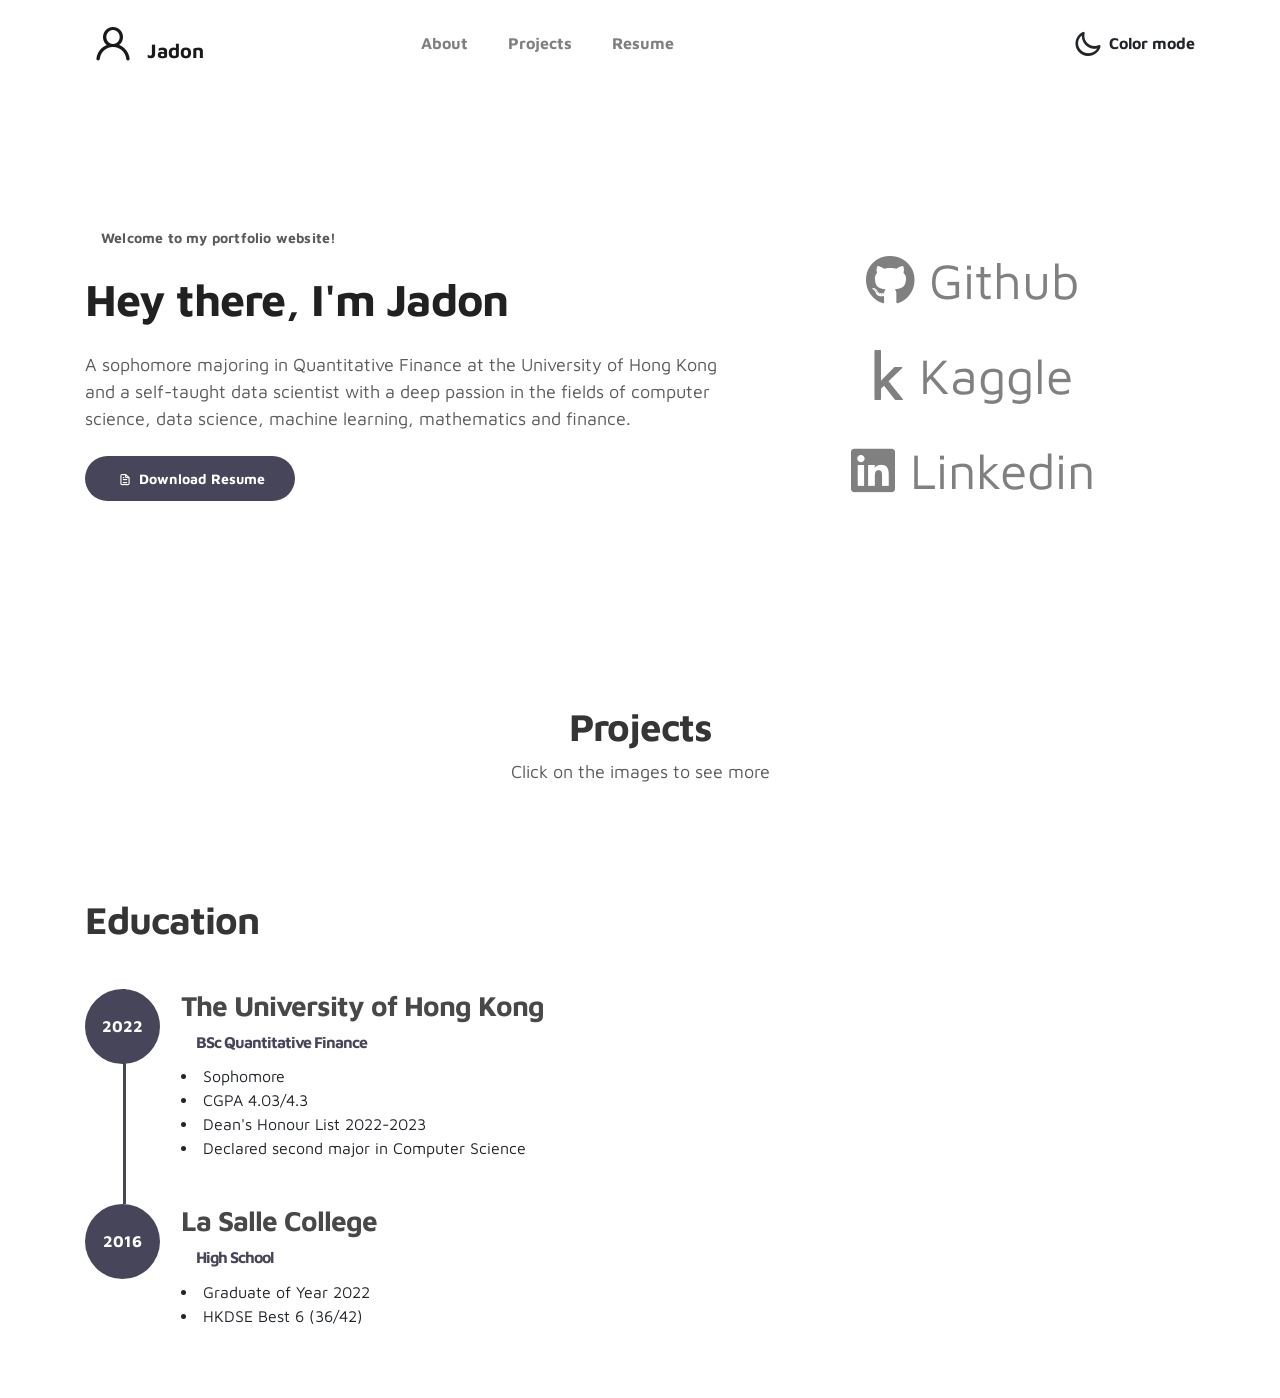
==== index.html @ 1c91267c "Update" ====
<!doctype html>
<html lang="en">
  <head>
    <meta charset="utf-8">
    <meta name="viewport" content="width=device-width, initial-scale=1, shrink-to-fit=no">
    <meta name="description" content="">
    <meta name="author" content="">

    <title>Jadon's Project Portfolio</title>

    <link rel="stylesheet" href="css/bootstrap.min.css">
    <link rel="stylesheet" href="css/unicons.css">
    <link rel="stylesheet" href="css/owl.carousel.min.css">
    <link rel="stylesheet" href="css/owl.theme.default.min.css">

    <!-- MAIN STYLE -->
    <link rel="stylesheet" href="css/tooplate-style.css">


    <link rel="stylesheet" href="https://cdnjs.cloudflare.com/ajax/libs/font-awesome/5.15.4/css/all.min.css">
    
<!--

Tooplate 2115 Marvel

https://www.tooplate.com/view/2115-marvel

-->
  </head>
  <body>

    <!-- MENU -->
    <nav class="navbar navbar-expand-sm navbar-light">
        <div class="container">
            <a class="navbar-brand" href="index.html"><i class='uil uil-user'></i> Jadon</a>

            <button class="navbar-toggler" type="button" data-toggle="collapse" data-target="#navbarNav" aria-controls="navbarNav" aria-expanded="false"
                aria-label="Toggle navigation">
                <span class="navbar-toggler-icon"></span>
                <span class="navbar-toggler-icon"></span>
                <span class="navbar-toggler-icon"></span>
            </button>

            <div class="collapse navbar-collapse" id="navbarNav">
                <ul class="navbar-nav mx-auto">
                    <li class="nav-item">
                        <a href="#about" class="nav-link"><span data-hover="About">About</span></a>
                    </li>
                    <li class="nav-item">
                        <a href="#project" class="nav-link"><span data-hover="Projects">Projects</span></a>
                    </li>
                    <li class="nav-item">
                        <a href="#resume" class="nav-link"><span data-hover="Resume">Resume</span></a>
                    </li>
                    <!-- <li class="nav-item">
                        <a href="#contact" class="nav-link"><span data-hover="Contact">Contacts</span></a>
                    </li> -->
                </ul>

                <ul class="navbar-nav ml-lg-auto">
                    <div class="ml-lg-4">
                      <div class="color-mode d-lg-flex justify-content-center align-items-center">
                        <i class="color-mode-icon"></i>
                        Color mode
                      </div>
                    </div>
                </ul>
            </div>
        </div>
    </nav>

    <!-- ABOUT -->
    <section class="about full-screen d-lg-flex justify-content-center align-items-center" id="about">
        <div class="container">
            <div class="row">
                
                <div class="col-lg-7 col-md-12 col-12 d-flex align-items-center">
                    <div class="about-text">
                        <small class="small-text">Welcome to <span class="mobile-block">my portfolio website!</span></small>
                        <h1 class="animated animated-text">
                            <span class="mr-2">Hey there, I'm Jadon</span>
                                <!-- <div class="animated-info">
                                    <span class="animated-item">Jadon</span>
                                    <span class="animated-item">Web Designer</span>
                                    <span class="animated-item">UI Specialist</span>
                                </div> -->
                        </h1>

                        <p>A sophomore majoring in Quantitative Finance at the University of Hong Kong and a self-taught data scientist with a deep passion in the fields of computer science, data science, machine learning, mathematics and finance.</p>
                        
                        <div class="custom-btn-group mt-4">
                          <a href="resume/jadon_resume.pdf" target="_blank" class="btn mr-lg-2 custom-btn custom-btn-bg"><i class='uil uil-file-alt'></i> Download Resume</a>
                          <!-- <a href="#contact" class="btn custom-btn custom-btn-bg custom-btn-link">Contacts</a> -->
                        </div>
                    </div>
                </div>

                <div class="col-lg-5 col-md-12 col-12">
                    <div class="about-image svg">
                        
                        <!-- <img src="images/undraw/undraw_software_engineer_lvl5.svg" class="img-fluid" alt="svg image"> -->
                        <div class="contact-icons">
                            <a href="https://github.com/crxxom?tab=repositories" target="_blank"><i class="fab fa-github" ></i> Github</a> 

                            <a href="https://www.kaggle.com/crxxom" target="_blank"><i class="fab fa-kaggle"></i> Kaggle</a>

                            <a href="https://www.linkedin.com/in/jadon-ng-848a48263/" target="_blank"><i class="fab fa-linkedin"></i> Linkedin</a>
                        </div>
                    </div>
                </div>

            </div>
        </div>
    </section>

    <!-- PROJECTS -->
    <section class="project py-5" id="project">
        <div class="container">
                
                <div class="row">
                  <div class="col-lg-11 text-center mx-auto col-12">

                      <div class="col-lg-8 mx-auto">
                        <h2>Projects</h2>
                        <p>Click on the images to see more</p>
                      </div>

                      <div class="owl-carousel owl-theme">
                        
                        <div class="item">
                          <div class="project-info">
                            <a href='https://dagshub.com/crxxom/QRT_Challenge' target="_blank"><img src="images/project/QRT_Challenge.jpg" class="img-fluid" alt="project image"></a>
                          </div>
                        </div>

                        <div class="item">
                          <div class="project-info">
                            <a href='https://github.com/jadonng/Linux-Monopoly' target="_blank"><img src="images/project/linux-monopoly.jpg" class="img-fluid" alt="project image"></a>
                          </div>
                        </div>

                        <div class="item">
                          <div class="project-info">
                            <a href='https://www.kaggle.com/code/crxxom/comprehensive-overview-on-nlp-for-beginners' target="_blank"><img src="images/project/NLP_notebook.jpg" class="img-fluid" alt="project image"></a>
                          </div>
                        </div>

                        <div class="item">
                          <div class="project-info">
                            <a href='https://www.kaggle.com/crxxom/datasets' target="_blank"><img src="images/project/datascrapingprojects.png" class="img-fluid" alt="project image"></a>
                          </div>
                        </div>

                        <div class="item">
                          <div class="project-info">
                            <a href='https://github.com/crxxom/OpenQuiz50' target="_blank"><img src="images/project/openquiz50.jpg" class="img-fluid" alt="project image"></a>
                          </div>
                        </div>

                        <div class="item">
                          <div class="project-info">
                            <a href='https://github.com/crxxom/Kaggle_Projects/tree/main/Kaggle%20%7C%20NLP%20with%20Natural%20Disaster' target="_blank"><img src="images/project/nlp_kaggle.png" class="img-fluid" alt="project image"></a>
                          </div>
                        </div>


                        <div class="item">
                          <div class="project-info">
                            <a href='https://github.com/crxxom/Kaggle_Projects/tree/main/Kaggle%20%7C%20Titanic' target="_blank"><img src="images/project/titanic_kaggle.png" class="img-fluid" alt="project image"></a>
                          </div>
                        </div>

                        
                        <div class="item">
                          <div class="project-info">
                            <a href='https://github.com/crxxom/Kaggle_Projects/tree/main/Kaggle%20%7C%20House%20price' target="_blank"><img src="images/project/houseprice_kaggle.png" class="img-fluid" alt="project image"></a>
                          </div>
                        </div>

                        <div class="item">
                          <div class="project-info">
                            <a href='https://github.com/crxxom/Kaggle_Projects/tree/main/Kaggle%20%7C%20Sales%20prediction' target="_blank"><img src="images/project/storesales_kaggle.png" class="img-fluid" alt="project image"></a>
                          </div>
                        </div>

                        <div class="item">
                          <div class="project-info">
                            <a href='https://public.tableau.com/app/profile/jadon.ng' target="_blank"><img src="images/project/tableau.jpg" class="img-fluid" alt="project image"></a>
                          </div>
                        </div>

                        <div class="item">
                          <div class="project-info">
                            <a href='https://github.com/crxxom/Financial-Models' target="_blank"><img src="images/project/financial_models.jpg" class="img-fluid" alt="project image"></a>
                          </div>
                        </div>

                        

                      </div>

                  </div>
                </div>
        </div>
    </section>

    <!-- FEATURES -->
    <section class="resume py-5 d-lg-flex justify-content-center align-items-center" id="resume">
        <div class="container">
            <div class="row">

                <!-- <div class="col-lg-6 col-12">
                  <h2 class="mb-4">Experiences</h2>

                    <div class="timeline">
                        <div class="timeline-wrapper">
                             <div class="timeline-yr">
                                  <span>2019</span>
                             </div>
                             <div class="timeline-info">
                                  <h3><span>Project Manager</span><small>Best Studio</small></h3>
                                  <p>Proin ornare non purus ut rutrum. Nulla facilisi. Aliquam laoreet libero ac pharetra feugiat. Cras ac fermentum nunc, a faucibus nunc.</p>
                             </div>
                        </div>

                        <div class="timeline-wrapper">
                            <div class="timeline-yr">
                                <span>2018</span>
                            </div>
                            <div class="timeline-info">
                                <h3><span>UX Designer</span><small>Digital Ace</small></h3>
                                <p>Fusce rutrum augue id orci rhoncus molestie. Nunc auctor dignissim lacus vel iaculis.</p>
                            </div>
                        </div>

                        <div class="timeline-wrapper">
                            <div class="timeline-yr">
                                <span>2016</span>
                            </div>
                            <div class="timeline-info">
                                <h3><span>UI Freelancer</h3>
                                <p>Sed fringilla vitae enim sit amet cursus. Sed cursus dictum tortor quis pharetra. Pellentesque habitant morbi tristique senectus et netus et malesuada fames ac turpis egestas.</p>
                            </div>
                        </div>
                        
                        <div class="timeline-wrapper">
                            <div class="timeline-yr">
                                <span>2014</span>
                            </div>
                            <div class="timeline-info">
                                <h3><span>Junior Designer<small>Crafted Co.</small></h3>
                                <p>Cras scelerisque scelerisque condimentum. Nullam at volutpat mi. Nunc auctor ipsum eget magna consequat viverra.</p>
                            </div>
                        </div>

                    </div>
                </div> -->

                <div class="col-lg-6 col-12">
                  <h2 class="mb-4 mobile-mt-2">Education</h2>

                    <div class="timeline">
                        <div class="timeline-wrapper">
                             <div class="timeline-yr">
                                  <span>2022</span>
                             </div>
                             <div class="timeline-info">
                                  <h3><span>The University of Hong Kong</span><br><small>BSc Quantitative Finance</small></h3>
                                  <div class="education-details">
                                      <li>Sophomore</li>
                                      <li>CGPA 4.03/4.3</li>
                                      <li>Dean's Honour List 2022-2023</li>
                                      <li>Declared second major in Computer Science</li>
                                  </div>
                             </div>
                        </div>

                        <div class="timeline-wrapper">
                            <div class="timeline-yr">
                                <span>2016</span>
                            </div>
                            <div class="timeline-info">
                                <h3><span>La Salle College</span><br><small>High School</small></h3>
                                <div class="education-details">
                                      <li>Graduate of Year 2022</li>
                                      <li>HKDSE Best 6 (36/42)</li>
                                </div>
                            </div>
                        </div>
                        

                    </div>
                </div>
                
            </div>
        </div>
    </section>

    <!-- CONTACT -->
   <!--  <section class="contact py-5" id="contact">
      <div class="container">
        <div class="row">
          
          <div class="col-lg-5 mr-lg-5 col-12">
            <div class="google-map w-100">
              <iframe src="https://www.google.com/maps/embed?pb=!1m18!1m12!1m3!1d12088.558402180099!2d-73.99373482142036!3d40.75895421922642!2m3!1f0!2f0!3f0!3m2!1i1024!2i768!4f13.1!3m3!1m2!1s0x89c25855b8fb3083%3A0xa0f9aef176042a5c!2sTheater+District%2C+New+York%2C+NY%2C+USA!5e0!3m2!1sen!2smm!4v1549875377188" width="400" height="300" frameborder="0" style="border:0" allowfullscreen></iframe>
            </div>

            <div class="contact-info d-flex justify-content-between align-items-center py-4 px-lg-5">
                <div class="contact-info-item">
                  <h3 class="mb-3 text-white">Say hello</h3>
                  <p class="footer-text mb-0">010 020 0960</p>
                  <p><a href="mailto:hello@company.co">hello@company.co</a></p>
                </div>

                <ul class="social-links">
                     <li><a href="#" class="uil uil-dribbble" data-toggle="tooltip" data-placement="left" title="Dribbble"></a></li>
                     <li><a href="#" class="uil uil-instagram" data-toggle="tooltip" data-placement="left" title="Instagram"></a></li>
                     <li><a href="#" class="uil uil-youtube" data-toggle="tooltip" data-placement="left" title="Youtube"></a></li>
                </ul>
            </div>
          </div>

          <div class="col-lg-6 col-12">
            <div class="contact-form">
              <h2 class="mb-4">Interested to work together? Let's talk</h2>

              <form action="" method="get">
                <div class="row">
                  <div class="col-lg-6 col-12">
                    <input type="text" class="form-control" name="name" placeholder="Your Name" id="name">
                  </div>

                  <div class="col-lg-6 col-12">
                    <input type="email" class="form-control" name="email" placeholder="Email" id="email">
                  </div>

                  <div class="col-12">
                    <textarea name="message" rows="6" class="form-control" id="message" placeholder="Message"></textarea>
                  </div>

                  <div class="ml-lg-auto col-lg-5 col-12">
                    <input type="submit" class="form-control submit-btn" value="Send Button">
                  </div>
                </div>
              </form>
            </div>
          </div>

        </div>
      </div>
    </section> -->

    <!-- FOOTER -->
     <!-- <section class="contact py-5" id="contact">
          <div class="footer-icons">
            <a href="https://github.com" target="_blank"><i class="fab fa-github"></i></a>
            <a href="https://www.kaggle.com" target="_blank"><i class="fab fa-kaggle"></i></a>
            <a href="https://www.linkedin.com" target="_blank"><i class="fab fa-linkedin"></i></a>
          </div>
    </section> -->
                


    <script src="js/jquery-3.3.1.min.js"></script>
    <script src="js/popper.min.js"></script>
    <script src="js/bootstrap.min.js"></script>
    <script src="js/Headroom.js"></script>
    <script src="js/jQuery.headroom.js"></script>
    <script src="js/owl.carousel.min.js"></script>
    <script src="js/smoothscroll.js"></script>
    <script src="js/custom.js"></script>

  </body>
</html>
---- css/unicons.css ----
@font-face {
  font-family: 'unicons';
  src: url('../font/unicons.eot?42479262');
  src: url('../font/unicons.eot?42479262#iefix') format('embedded-opentype'),
       url('../font/unicons.woff2?42479262') format('woff2'),
       url('../font/unicons.woff?42479262') format('woff'),
       url('../font/unicons.ttf?42479262') format('truetype'),
       url('../font/unicons.svg?42479262#unicons') format('svg');
  font-weight: normal;
  font-style: normal;
}
/* Chrome hack: SVG is rendered more smooth in Windozze. 100% magic, uncomment if you need it. */
/* Note, that will break hinting! In other OS-es font will be not as sharp as it could be */
/*
@media screen and (-webkit-min-device-pixel-ratio:0) {
  @font-face {
    font-family: 'unicons';
    src: url('../font/unicons.svg?42479262#unicons') format('svg');
  }
}
*/
 
 [class^="uil-"]:before, [class*=" uil-"]:before {
  font-family: "unicons";
  font-style: normal;
  font-weight: normal;
  speak: none;
 
  display: inline-block;
  text-decoration: inherit;
  width: 1em;
  margin-right: .2em;
  text-align: center;
  /* opacity: .8; */
 
  /* For safety - reset parent styles, that can break glyph codes*/
  font-variant: normal;
  text-transform: none;
 
  /* fix buttons height, for twitter bootstrap */
  line-height: 1em;
 
  /* Animation center compensation - margins should be symmetric */
  /* remove if not needed */
  margin-left: .2em;
 
  /* you can be more comfortable with increased icons size */
  /* font-size: 120%; */
 
  /* Font smoothing. That was taken from TWBS */
  -webkit-font-smoothing: antialiased;
  -moz-osx-font-smoothing: grayscale;
 
  /* Uncomment for 3D effect */
  /* text-shadow: 1px 1px 1px rgba(127, 127, 127, 0.3); */
}
 
.uil-abacus:before { content: '\e800'; } /* '' */
.uil-accessible-icon-alt:before { content: '\e801'; } /* '' */
.uil-adjust-alt:before { content: '\e802'; } /* '' */
.uil-adjust-circle:before { content: '\e803'; } /* '' */
.uil-adjust-half:before { content: '\e804'; } /* '' */
.uil-adjust:before { content: '\e805'; } /* '' */
.uil-airplay:before { content: '\e806'; } /* '' */
.uil-align-alt:before { content: '\e807'; } /* '' */
.uil-align-center-alt:before { content: '\e808'; } /* '' */
.uil-align-center-h:before { content: '\e809'; } /* '' */
.uil-align-center-justify:before { content: '\e80a'; } /* '' */
.uil-align-center-v:before { content: '\e80b'; } /* '' */
.uil-align-center:before { content: '\e80c'; } /* '' */
.uil-align-justify:before { content: '\e80d'; } /* '' */
.uil-align-left-justify:before { content: '\e80e'; } /* '' */
.uil-align-left:before { content: '\e80f'; } /* '' */
.uil-align-letter-right:before { content: '\e810'; } /* '' */
.uil-align-right-justify:before { content: '\e811'; } /* '' */
.uil-align-right:before { content: '\e812'; } /* '' */
.uil-align:before { content: '\e813'; } /* '' */
.uil-ambulance:before { content: '\e814'; } /* '' */
.uil-analysis:before { content: '\e815'; } /* '' */
.uil-analytics:before { content: '\e816'; } /* '' */
.uil-anchor:before { content: '\e817'; } /* '' */
.uil-android-phone-slash:before { content: '\e818'; } /* '' */
.uil-angle-double-down:before { content: '\e819'; } /* '' */
.uil-angle-double-left:before { content: '\e81a'; } /* '' */
.uil-angle-double-right:before { content: '\e81b'; } /* '' */
.uil-angle-double-up:before { content: '\e81c'; } /* '' */
.uil-angle-down:before { content: '\e81d'; } /* '' */
.uil-angle-left:before { content: '\e81e'; } /* '' */
.uil-angle-right-b:before { content: '\e81f'; } /* '' */
.uil-angle-right:before { content: '\e820'; } /* '' */
.uil-angle-up:before { content: '\e821'; } /* '' */
.uil-annoyed-alt:before { content: '\e822'; } /* '' */
.uil-annoyed:before { content: '\e823'; } /* '' */
.uil-apps:before { content: '\e824'; } /* '' */
.uil-archive-alt:before { content: '\e825'; } /* '' */
.uil-archive:before { content: '\e826'; } /* '' */
.uil-arrow-break:before { content: '\e827'; } /* '' */
.uil-arrow-circle-down:before { content: '\e828'; } /* '' */
.uil-arrow-circle-left:before { content: '\e829'; } /* '' */
.uil-arrow-circle-right:before { content: '\e82a'; } /* '' */
.uil-arrow-circle-up:before { content: '\e82b'; } /* '' */
.uil-arrow-compress-h:before { content: '\e82c'; } /* '' */
.uil-arrow-down-left:before { content: '\e82d'; } /* '' */
.uil-arrow-down-right:before { content: '\e82e'; } /* '' */
.uil-arrow-down:before { content: '\e82f'; } /* '' */
.uil-arrow-from-right:before { content: '\e830'; } /* '' */
.uil-arrow-from-top:before { content: '\e831'; } /* '' */
.uil-arrow-growth:before { content: '\e832'; } /* '' */
.uil-arrow-left:before { content: '\e833'; } /* '' */
.uil-arrow-random:before { content: '\e834'; } /* '' */
.uil-arrow-resize-diagonal:before { content: '\e835'; } /* '' */
.uil-arrow-right:before { content: '\e836'; } /* '' */
.uil-arrow-to-bottom:before { content: '\e837'; } /* '' */
.uil-arrow-to-right:before { content: '\e838'; } /* '' */
.uil-arrow-up-left:before { content: '\e839'; } /* '' */
.uil-arrow-up-right:before { content: '\e83a'; } /* '' */
.uil-arrow-up:before { content: '\e83b'; } /* '' */
.uil-arrows-h-alt:before { content: '\e83c'; } /* '' */
.uil-arrows-h:before { content: '\e83d'; } /* '' */
.uil-arrows-left-down:before { content: '\e83e'; } /* '' */
.uil-arrows-maximize:before { content: '\e83f'; } /* '' */
.uil-arrows-merge:before { content: '\e840'; } /* '' */
.uil-arrows-resize-h:before { content: '\e841'; } /* '' */
.uil-arrows-resize-v:before { content: '\e842'; } /* '' */
.uil-arrows-resize:before { content: '\e843'; } /* '' */
.uil-arrows-right-down:before { content: '\e844'; } /* '' */
.uil-arrows-shrink-h:before { content: '\e845'; } /* '' */
.uil-arrows-shrink-v:before { content: '\e846'; } /* '' */
.uil-arrows-up-right:before { content: '\e847'; } /* '' */
.uil-arrows-v-alt:before { content: '\e848'; } /* '' */
.uil-arrows-v:before { content: '\e849'; } /* '' */
.uil-at:before { content: '\e84a'; } /* '' */
.uil-atm-card:before { content: '\e84b'; } /* '' */
.uil-atom:before { content: '\e84c'; } /* '' */
.uil-auto-flash:before { content: '\e84d'; } /* '' */
.uil-award-alt:before { content: '\e84e'; } /* '' */
.uil-award:before { content: '\e84f'; } /* '' */
.uil-baby-carriage:before { content: '\e850'; } /* '' */
.uil-backpack:before { content: '\e851'; } /* '' */
.uil-backspace:before { content: '\e852'; } /* '' */
.uil-backward:before { content: '\e853'; } /* '' */
.uil-bag-alt:before { content: '\e854'; } /* '' */
.uil-bag-slash:before { content: '\e855'; } /* '' */
.uil-bag:before { content: '\e856'; } /* '' */
.uil-ball:before { content: '\e857'; } /* '' */
.uil-ban:before { content: '\e858'; } /* '' */
.uil-bars:before { content: '\e859'; } /* '' */
.uil-basketball-hoop:before { content: '\e85a'; } /* '' */
.uil-basketball:before { content: '\e85b'; } /* '' */
.uil-battery-bolt:before { content: '\e85c'; } /* '' */
.uil-battery-empty:before { content: '\e85d'; } /* '' */
.uil-bed-double:before { content: '\e85e'; } /* '' */
.uil-bed:before { content: '\e85f'; } /* '' */
.uil-bell-school:before { content: '\e860'; } /* '' */
.uil-bell-slash:before { content: '\e861'; } /* '' */
.uil-bill:before { content: '\e862'; } /* '' */
.uil-bitcoin-circle:before { content: '\e863'; } /* '' */
.uil-bitcoin:before { content: '\e864'; } /* '' */
.uil-bluetooth-b:before { content: '\e865'; } /* '' */
.uil-bolt-alt:before { content: '\e866'; } /* '' */
.uil-bolt-slash:before { content: '\e867'; } /* '' */
.uil-bolt:before { content: '\e868'; } /* '' */
.uil-book-alt:before { content: '\e869'; } /* '' */
.uil-book-medical:before { content: '\e86a'; } /* '' */
.uil-book-open:before { content: '\e86b'; } /* '' */
.uil-book-reader:before { content: '\e86c'; } /* '' */
.uil-book:before { content: '\e86d'; } /* '' */
.uil-bookmark-full:before { content: '\e86e'; } /* '' */
.uil-bookmark:before { content: '\e86f'; } /* '' */
.uil-books:before { content: '\e870'; } /* '' */
.uil-boombox:before { content: '\e871'; } /* '' */
.uil-border-alt:before { content: '\e872'; } /* '' */
.uil-border-bottom:before { content: '\e873'; } /* '' */
.uil-border-clear:before { content: '\e874'; } /* '' */
.uil-border-horizontal:before { content: '\e875'; } /* '' */
.uil-border-inner:before { content: '\e876'; } /* '' */
.uil-border-left:before { content: '\e877'; } /* '' */
.uil-border-out:before { content: '\e878'; } /* '' */
.uil-border-right:before { content: '\e879'; } /* '' */
.uil-border-top:before { content: '\e87a'; } /* '' */
.uil-border-vertical:before { content: '\e87b'; } /* '' */
.uil-box:before { content: '\e87c'; } /* '' */
.uil-briefcase-alt:before { content: '\e87d'; } /* '' */
.uil-briefcase:before { content: '\e87e'; } /* '' */
.uil-bright:before { content: '\e87f'; } /* '' */
.uil-brightness-empty:before { content: '\e880'; } /* '' */
.uil-brightness-half:before { content: '\e881'; } /* '' */
.uil-brightness-low:before { content: '\e882'; } /* '' */
.uil-brightness-minus:before { content: '\e883'; } /* '' */
.uil-brightness-plus:before { content: '\e884'; } /* '' */
.uil-brightness:before { content: '\e885'; } /* '' */
.uil-bring-bottom:before { content: '\e886'; } /* '' */
.uil-bring-front:before { content: '\e887'; } /* '' */
.uil-brush-alt:before { content: '\e888'; } /* '' */
.uil-bug:before { content: '\e889'; } /* '' */
.uil-building:before { content: '\e88a'; } /* '' */
.uil-bullseye:before { content: '\e88b'; } /* '' */
.uil-bus-alt:before { content: '\e88c'; } /* '' */
.uil-bus-school:before { content: '\e88d'; } /* '' */
.uil-bus:before { content: '\e88e'; } /* '' */
.uil-calcualtor:before { content: '\e88f'; } /* '' */
.uil-calculator-alt:before { content: '\e890'; } /* '' */
.uil-calendar-alt:before { content: '\e891'; } /* '' */
.uil-calendar-slash:before { content: '\e892'; } /* '' */
.uil-calender:before { content: '\e893'; } /* '' */
.uil-calling:before { content: '\e894'; } /* '' */
.uil-camera-plus:before { content: '\e895'; } /* '' */
.uil-camera-slash:before { content: '\e896'; } /* '' */
.uil-camera:before { content: '\e897'; } /* '' */
.uil-cancel:before { content: '\e898'; } /* '' */
.uil-capsule:before { content: '\e899'; } /* '' */
.uil-capture:before { content: '\e89a'; } /* '' */
.uil-car-sideview:before { content: '\e89b'; } /* '' */
.uil-car-slash:before { content: '\e89c'; } /* '' */
.uil-car-wash:before { content: '\e89d'; } /* '' */
.uil-car:before { content: '\e89e'; } /* '' */
.uil-card-atm:before { content: '\e89f'; } /* '' */
.uil-caret-right:before { content: '\e8a0'; } /* '' */
.uil-cart:before { content: '\e8a1'; } /* '' */
.uil-cell:before { content: '\e8a2'; } /* '' */
.uil-celsius:before { content: '\e8a3'; } /* '' */
.uil-chart-bar-alt:before { content: '\e8a4'; } /* '' */
.uil-chart-bar:before { content: '\e8a5'; } /* '' */
.uil-chart-down:before { content: '\e8a6'; } /* '' */
.uil-chart-growth-alt:before { content: '\e8a7'; } /* '' */
.uil-chart-growth:before { content: '\e8a8'; } /* '' */
.uil-chart-line:before { content: '\e8a9'; } /* '' */
.uil-chart-pie-alt:before { content: '\e8aa'; } /* '' */
.uil-chart-pie:before { content: '\e8ab'; } /* '' */
.uil-chart:before { content: '\e8ac'; } /* '' */
.uil-chat-bubble-user:before { content: '\e8ad'; } /* '' */
.uil-chat-info:before { content: '\e8ae'; } /* '' */
.uil-chat:before { content: '\e8af'; } /* '' */
.uil-check-circle:before { content: '\e8b0'; } /* '' */
.uil-check-square:before { content: '\e8b1'; } /* '' */
.uil-check:before { content: '\e8b2'; } /* '' */
.uil-circle-layer:before { content: '\e8b3'; } /* '' */
.uil-circle:before { content: '\e8b4'; } /* '' */
.uil-circuit:before { content: '\e8b5'; } /* '' */
.uil-clapper-board:before { content: '\e8b6'; } /* '' */
.uil-clipboard-alt:before { content: '\e8b7'; } /* '' */
.uil-clipboard-blank:before { content: '\e8b8'; } /* '' */
.uil-clipboard-notes:before { content: '\e8b9'; } /* '' */
.uil-clipboard:before { content: '\e8ba'; } /* '' */
.uil-clock-eight:before { content: '\e8bb'; } /* '' */
.uil-clock-five:before { content: '\e8bc'; } /* '' */
.uil-clock-nine:before { content: '\e8bd'; } /* '' */
.uil-clock-seven:before { content: '\e8be'; } /* '' */
.uil-clock-ten:before { content: '\e8bf'; } /* '' */
.uil-clock-three:before { content: '\e8c0'; } /* '' */
.uil-clock-two:before { content: '\e8c1'; } /* '' */
.uil-clock:before { content: '\e8c2'; } /* '' */
.uil-closed-captioning:before { content: '\e8c3'; } /* '' */
.uil-cloud-block:before { content: '\e8c4'; } /* '' */
.uil-cloud-bookmark:before { content: '\e8c5'; } /* '' */
.uil-cloud-check:before { content: '\e8c6'; } /* '' */
.uil-cloud-computing:before { content: '\e8c7'; } /* '' */
.uil-cloud-data-connection:before { content: '\e8c8'; } /* '' */
.uil-cloud-database-tree:before { content: '\e8c9'; } /* '' */
.uil-cloud-download:before { content: '\e8ca'; } /* '' */
.uil-cloud-drizzle:before { content: '\e8cb'; } /* '' */
.uil-cloud-exclamation:before { content: '\e8cc'; } /* '' */
.uil-cloud-hail:before { content: '\e8cd'; } /* '' */
.uil-cloud-heart:before { content: '\e8ce'; } /* '' */
.uil-cloud-info:before { content: '\e8cf'; } /* '' */
.uil-cloud-lock:before { content: '\e8d0'; } /* '' */
.uil-cloud-meatball:before { content: '\e8d1'; } /* '' */
.uil-cloud-moon-hail:before { content: '\e8d2'; } /* '' */
.uil-cloud-moon-meatball:before { content: '\e8d3'; } /* '' */
.uil-cloud-moon-rain:before { content: '\e8d4'; } /* '' */
.uil-cloud-moon-showers:before { content: '\e8d5'; } /* '' */
.uil-cloud-moon:before { content: '\e8d6'; } /* '' */
.uil-cloud-question:before { content: '\e8d7'; } /* '' */
.uil-cloud-rain-sun:before { content: '\e8d8'; } /* '' */
.uil-cloud-rain:before { content: '\e8d9'; } /* '' */
.uil-cloud-redo:before { content: '\e8da'; } /* '' */
.uil-cloud-set:before { content: '\e8db'; } /* '' */
.uil-cloud-share:before { content: '\e8dc'; } /* '' */
.uil-cloud-shield:before { content: '\e8dd'; } /* '' */
.uil-cloud-showers-alt:before { content: '\e8de'; } /* '' */
.uil-cloud-showers-heavy:before { content: '\e8df'; } /* '' */
.uil-cloud-showers:before { content: '\e8e0'; } /* '' */
.uil-cloud-slash:before { content: '\e8e1'; } /* '' */
.uil-cloud-sun-hail:before { content: '\e8e2'; } /* '' */
.uil-cloud-sun-meatball:before { content: '\e8e3'; } /* '' */
.uil-cloud-sun-rain-alt:before { content: '\e8e4'; } /* '' */
.uil-cloud-sun-rain:before { content: '\e8e5'; } /* '' */
.uil-cloud-sun-tear:before { content: '\e8e6'; } /* '' */
.uil-cloud-sun:before { content: '\e8e7'; } /* '' */
.uil-cloud-times:before { content: '\e8e8'; } /* '' */
.uil-cloud-unlock:before { content: '\e8e9'; } /* '' */
.uil-cloud-upload:before { content: '\e8ea'; } /* '' */
.uil-cloud-wifi:before { content: '\e8eb'; } /* '' */
.uil-cloud-wind:before { content: '\e8ec'; } /* '' */
.uil-cloud:before { content: '\e8ed'; } /* '' */
.uil-clouds:before { content: '\e8ee'; } /* '' */
.uil-club:before { content: '\e8ef'; } /* '' */
.uil-code:before { content: '\e8f0'; } /* '' */
.uil-coffee:before { content: '\e8f1'; } /* '' */
.uil-cog:before { content: '\e8f2'; } /* '' */
.uil-coins:before { content: '\e8f3'; } /* '' */
.uil-columns:before { content: '\e8f4'; } /* '' */
.uil-comment-alt-block:before { content: '\e8f5'; } /* '' */
.uil-comment-alt-chart-lines:before { content: '\e8f6'; } /* '' */
.uil-comment-alt-check:before { content: '\e8f7'; } /* '' */
.uil-comment-alt-dots:before { content: '\e8f8'; } /* '' */
.uil-comment-alt-download:before { content: '\e8f9'; } /* '' */
.uil-comment-alt-edit:before { content: '\e8fa'; } /* '' */
.uil-comment-alt-exclamation:before { content: '\e8fb'; } /* '' */
.uil-comment-alt-heart:before { content: '\e8fc'; } /* '' */
.uil-comment-alt-image:before { content: '\e8fd'; } /* '' */
.uil-comment-alt-info:before { content: '\e8fe'; } /* '' */
.uil-comment-alt-lines:before { content: '\e8ff'; } /* '' */
.uil-comment-alt-lock:before { content: '\e900'; } /* '' */
.uil-comment-alt-medical:before { content: '\e901'; } /* '' */
.uil-comment-alt-message:before { content: '\e902'; } /* '' */
.uil-comment-alt-notes:before { content: '\e903'; } /* '' */
.uil-comment-alt-plus:before { content: '\e904'; } /* '' */
.uil-comment-alt-question:before { content: '\e905'; } /* '' */
.uil-comment-alt-redo:before { content: '\e906'; } /* '' */
.uil-comment-alt-search:before { content: '\e907'; } /* '' */
.uil-comment-alt-share:before { content: '\e908'; } /* '' */
.uil-comment-alt-shield:before { content: '\e909'; } /* '' */
.uil-comment-alt-upload:before { content: '\e90a'; } /* '' */
.uil-comment-alt-verify:before { content: '\e90b'; } /* '' */
.uil-comment-alt:before { content: '\e90c'; } /* '' */
.uil-comment-block:before { content: '\e90d'; } /* '' */
.uil-comment-chart-line:before { content: '\e90e'; } /* '' */
.uil-comment-check:before { content: '\e90f'; } /* '' */
.uil-comment-dots:before { content: '\e910'; } /* '' */
.uil-comment-download:before { content: '\e911'; } /* '' */
.uil-comment-edit:before { content: '\e912'; } /* '' */
.uil-comment-exclamation:before { content: '\e913'; } /* '' */
.uil-comment-heart:before { content: '\e914'; } /* '' */
.uil-comment-image:before { content: '\e915'; } /* '' */
.uil-comment-info-alt:before { content: '\e916'; } /* '' */
.uil-comment-info:before { content: '\e917'; } /* '' */
.uil-comment-lines:before { content: '\e918'; } /* '' */
.uil-comment-lock:before { content: '\e919'; } /* '' */
.uil-comment-medical:before { content: '\e91a'; } /* '' */
.uil-comment-message:before { content: '\e91b'; } /* '' */
.uil-comment-notes:before { content: '\e91c'; } /* '' */
.uil-comment-plus:before { content: '\e91d'; } /* '' */
.uil-comment-question:before { content: '\e91e'; } /* '' */
.uil-comment-redo:before { content: '\e91f'; } /* '' */
.uil-comment-search:before { content: '\e920'; } /* '' */
.uil-comment-share:before { content: '\e921'; } /* '' */
.uil-comment-shield:before { content: '\e922'; } /* '' */
.uil-comment-slash:before { content: '\e923'; } /* '' */
.uil-comment-upload:before { content: '\e924'; } /* '' */
.uil-comment-verify:before { content: '\e925'; } /* '' */
.uil-comment:before { content: '\e926'; } /* '' */
.uil-comments-alt:before { content: '\e927'; } /* '' */
.uil-comments:before { content: '\e928'; } /* '' */
.uil-commnet-alt-slash:before { content: '\e929'; } /* '' */
.uil-compact-disc:before { content: '\e92a'; } /* '' */
.uil-compass:before { content: '\e92b'; } /* '' */
.uil-compress-alt-left:before { content: '\e92c'; } /* '' */
.uil-compress-alt:before { content: '\e92d'; } /* '' */
.uil-compress-arrows:before { content: '\e92e'; } /* '' */
.uil-compress-lines:before { content: '\e92f'; } /* '' */
.uil-compress-point:before { content: '\e930'; } /* '' */
.uil-compress-v:before { content: '\e931'; } /* '' */
.uil-compress:before { content: '\e932'; } /* '' */
.uil-computer-mouse:before { content: '\e933'; } /* '' */
.uil-confused:before { content: '\e934'; } /* '' */
.uil-constructor:before { content: '\e935'; } /* '' */
.uil-copy-alt:before { content: '\e936'; } /* '' */
.uil-copy-landscape:before { content: '\e937'; } /* '' */
.uil-copy:before { content: '\e938'; } /* '' */
.uil-copyright:before { content: '\e939'; } /* '' */
.uil-corner-down-left:before { content: '\e93a'; } /* '' */
.uil-corner-down-right-alt:before { content: '\e93b'; } /* '' */
.uil-corner-down-right:before { content: '\e93c'; } /* '' */
.uil-corner-left-down:before { content: '\e93d'; } /* '' */
.uil-corner-right-down:before { content: '\e93e'; } /* '' */
.uil-corner-up-left-alt:before { content: '\e93f'; } /* '' */
.uil-corner-up-left:before { content: '\e940'; } /* '' */
.uil-corner-up-right-alt:before { content: '\e941'; } /* '' */
.uil-corner-up-right:before { content: '\e942'; } /* '' */
.uil-creative-commons-pd-alt:before { content: '\e943'; } /* '' */
.uil-creative-commons-pd:before { content: '\e944'; } /* '' */
.uil-crockery:before { content: '\e945'; } /* '' */
.uil-crop-alt-rotate-left:before { content: '\e946'; } /* '' */
.uil-crop-alt-rotate-right:before { content: '\e947'; } /* '' */
.uil-crop-alt:before { content: '\e948'; } /* '' */
.uil-crosshair-alt:before { content: '\e949'; } /* '' */
.uil-crosshair:before { content: '\e94a'; } /* '' */
.uil-crosshairs:before { content: '\e94b'; } /* '' */
.uil-cube:before { content: '\e94c'; } /* '' */
.uil-data-sharing:before { content: '\e94d'; } /* '' */
.uil-database-alt:before { content: '\e94e'; } /* '' */
.uil-database:before { content: '\e94f'; } /* '' */
.uil-desert:before { content: '\e950'; } /* '' */
.uil-desktop-alt-slash:before { content: '\e951'; } /* '' */
.uil-desktop-alt:before { content: '\e952'; } /* '' */
.uil-desktop-cloud-alt:before { content: '\e953'; } /* '' */
.uil-desktop-slash:before { content: '\e954'; } /* '' */
.uil-desktop:before { content: '\e955'; } /* '' */
.uil-dialpad-alt:before { content: '\e956'; } /* '' */
.uil-dialpad:before { content: '\e957'; } /* '' */
.uil-diamond:before { content: '\e958'; } /* '' */
.uil-diary-alt:before { content: '\e959'; } /* '' */
.uil-diary:before { content: '\e95a'; } /* '' */
.uil-dice-five:before { content: '\e95b'; } /* '' */
.uil-dice-four:before { content: '\e95c'; } /* '' */
.uil-dice-one:before { content: '\e95d'; } /* '' */
.uil-dice-six:before { content: '\e95e'; } /* '' */
.uil-dice-three:before { content: '\e95f'; } /* '' */
.uil-dice-two:before { content: '\e960'; } /* '' */
.uil-direction:before { content: '\e961'; } /* '' */
.uil-directions:before { content: '\e962'; } /* '' */
.uil-dizzy-meh:before { content: '\e963'; } /* '' */
.uil-dna:before { content: '\e964'; } /* '' */
.uil-document-layout-center:before { content: '\e965'; } /* '' */
.uil-document-layout-left:before { content: '\e966'; } /* '' */
.uil-document-layout-right:before { content: '\e967'; } /* '' */
.uil-document:before { content: '\e968'; } /* '' */
.uil-dollar-alt:before { content: '\e969'; } /* '' */
.uil-dollar-sign-alt:before { content: '\e96a'; } /* '' */
.uil-dollar-sign:before { content: '\e96b'; } /* '' */
.uil-down-arrow:before { content: '\e96c'; } /* '' */
.uil-download-alt:before { content: '\e96d'; } /* '' */
.uil-dribbble:before { content: '\e96e'; } /* '' */
.uil-drill:before { content: '\e96f'; } /* '' */
.uil-dropbox:before { content: '\e970'; } /* '' */
.uil-dumbbell:before { content: '\e971'; } /* '' */
.uil-edit-alt:before { content: '\e972'; } /* '' */
.uil-edit:before { content: '\e973'; } /* '' */
.uil-ellipsis-h:before { content: '\e974'; } /* '' */
.uil-ellipsis-v:before { content: '\e975'; } /* '' */
.uil-emoji:before { content: '\e976'; } /* '' */
.uil-enter:before { content: '\e977'; } /* '' */
.uil-entry:before { content: '\e978'; } /* '' */
.uil-envelope-add:before { content: '\e979'; } /* '' */
.uil-envelope-alt:before { content: '\e97a'; } /* '' */
.uil-envelope-block:before { content: '\e97b'; } /* '' */
.uil-envelope-bookmark:before { content: '\e97c'; } /* '' */
.uil-envelope-check:before { content: '\e97d'; } /* '' */
.uil-envelope-download-alt:before { content: '\e97e'; } /* '' */
.uil-envelope-download:before { content: '\e97f'; } /* '' */
.uil-envelope-edit:before { content: '\e980'; } /* '' */
.uil-envelope-exclamation:before { content: '\e981'; } /* '' */
.uil-envelope-heart:before { content: '\e982'; } /* '' */
.uil-envelope-info:before { content: '\e983'; } /* '' */
.uil-envelope-lock:before { content: '\e984'; } /* '' */
.uil-envelope-minus:before { content: '\e985'; } /* '' */
.uil-envelope-open:before { content: '\e986'; } /* '' */
.uil-envelope-question:before { content: '\e987'; } /* '' */
.uil-envelope-receive:before { content: '\e988'; } /* '' */
.uil-envelope-redo:before { content: '\e989'; } /* '' */
.uil-envelope-search:before { content: '\e98a'; } /* '' */
.uil-envelope-send:before { content: '\e98b'; } /* '' */
.uil-envelope-share:before { content: '\e98c'; } /* '' */
.uil-envelope-shield:before { content: '\e98d'; } /* '' */
.uil-envelope-star:before { content: '\e98e'; } /* '' */
.uil-envelope-times:before { content: '\e98f'; } /* '' */
.uil-envelope-upload-alt:before { content: '\e990'; } /* '' */
.uil-envelope-upload:before { content: '\e991'; } /* '' */
.uil-envelope:before { content: '\e992'; } /* '' */
.uil-envelopes:before { content: '\e993'; } /* '' */
.uil-equal-circle:before { content: '\e994'; } /* '' */
.uil-euro-circle:before { content: '\e995'; } /* '' */
.uil-euro:before { content: '\e996'; } /* '' */
.uil-exchange-alt:before { content: '\e997'; } /* '' */
.uil-exchange:before { content: '\e998'; } /* '' */
.uil-exclamation-circle:before { content: '\e999'; } /* '' */
.uil-exclamation-octagon:before { content: '\e99a'; } /* '' */
.uil-exclamation-triangle:before { content: '\e99b'; } /* '' */
.uil-exclude:before { content: '\e99c'; } /* '' */
.uil-exit:before { content: '\e99d'; } /* '' */
.uil-expand-alt:before { content: '\e99e'; } /* '' */
.uil-expand-arrows-alt:before { content: '\e99f'; } /* '' */
.uil-expand-arrows:before { content: '\e9a0'; } /* '' */
.uil-expand-from-corner:before { content: '\e9a1'; } /* '' */
.uil-expand-left:before { content: '\e9a2'; } /* '' */
.uil-export:before { content: '\e9a3'; } /* '' */
.uil-exposure-alt:before { content: '\e9a4'; } /* '' */
.uil-exposure-increase:before { content: '\e9a5'; } /* '' */
.uil-external-link-alt:before { content: '\e9a6'; } /* '' */
.uil-eye-slash:before { content: '\e9a7'; } /* '' */
.uil-eye:before { content: '\e9a8'; } /* '' */
.uil-facebook:before { content: '\e9a9'; } /* '' */
.uil-fahrenheit:before { content: '\e9aa'; } /* '' */
.uil-fast-mail-alt:before { content: '\e9ab'; } /* '' */
.uil-fast-mail:before { content: '\e9ac'; } /* '' */
.uil-favorite:before { content: '\e9ad'; } /* '' */
.uil-feedback:before { content: '\e9ae'; } /* '' */
.uil-file-alt:before { content: '\e9af'; } /* '' */
.uil-file-blank:before { content: '\e9b0'; } /* '' */
.uil-file-block-alt:before { content: '\e9b1'; } /* '' */
.uil-file-bookmark-alt:before { content: '\e9b2'; } /* '' */
.uil-file-check-alt:before { content: '\e9b3'; } /* '' */
.uil-file-check:before { content: '\e9b4'; } /* '' */
.uil-file-contract-dollar:before { content: '\e9b5'; } /* '' */
.uil-file-copy-alt:before { content: '\e9b6'; } /* '' */
.uil-file-download-alt:before { content: '\e9b7'; } /* '' */
.uil-file-download:before { content: '\e9b8'; } /* '' */
.uil-file-edit-alt:before { content: '\e9b9'; } /* '' */
.uil-file-exclamation-alt:before { content: '\e9ba'; } /* '' */
.uil-file-exclamation:before { content: '\e9bb'; } /* '' */
.uil-file-heart:before { content: '\e9bc'; } /* '' */
.uil-file-info-alt:before { content: '\e9bd'; } /* '' */
.uil-file-landscape-alt:before { content: '\e9be'; } /* '' */
.uil-file-landscape:before { content: '\e9bf'; } /* '' */
.uil-file-lanscape-slash:before { content: '\e9c0'; } /* '' */
.uil-file-lock-alt:before { content: '\e9c1'; } /* '' */
.uil-file-medical-alt:before { content: '\e9c2'; } /* '' */
.uil-file-medical:before { content: '\e9c3'; } /* '' */
.uil-file-minus-alt:before { content: '\e9c4'; } /* '' */
.uil-file-minus:before { content: '\e9c5'; } /* '' */
.uil-file-network:before { content: '\e9c6'; } /* '' */
.uil-file-plus-alt:before { content: '\e9c7'; } /* '' */
.uil-file-plus:before { content: '\e9c8'; } /* '' */
.uil-file-question-alt:before { content: '\e9c9'; } /* '' */
.uil-file-question:before { content: '\e9ca'; } /* '' */
.uil-file-redo-alt:before { content: '\e9cb'; } /* '' */
.uil-file-search-alt:before { content: '\e9cc'; } /* '' */
.uil-file-share-alt:before { content: '\e9cd'; } /* '' */
.uil-file-shield-alt:before { content: '\e9ce'; } /* '' */
.uil-file-slash:before { content: '\e9cf'; } /* '' */
.uil-file-times-alt:before { content: '\e9d0'; } /* '' */
.uil-file-times:before { content: '\e9d1'; } /* '' */
.uil-file-upload-alt:before { content: '\e9d2'; } /* '' */
.uil-file-upload:before { content: '\e9d3'; } /* '' */
.uil-file:before { content: '\e9d4'; } /* '' */
.uil-files-landscapes-alt:before { content: '\e9d5'; } /* '' */
.uil-files-landscapes:before { content: '\e9d6'; } /* '' */
.uil-film:before { content: '\e9d7'; } /* '' */
.uil-filter-slash:before { content: '\e9d8'; } /* '' */
.uil-filter:before { content: '\e9d9'; } /* '' */
.uil-flask-potion:before { content: '\e9da'; } /* '' */
.uil-flask:before { content: '\e9db'; } /* '' */
.uil-flip-h-alt:before { content: '\e9dc'; } /* '' */
.uil-flip-h:before { content: '\e9dd'; } /* '' */
.uil-flip-v-alt:before { content: '\e9de'; } /* '' */
.uil-flip-v:before { content: '\e9df'; } /* '' */
.uil-flower:before { content: '\e9e0'; } /* '' */
.uil-focus-add:before { content: '\e9e1'; } /* '' */
.uil-focus-target:before { content: '\e9e2'; } /* '' */
.uil-focus:before { content: '\e9e3'; } /* '' */
.uil-folder-check:before { content: '\e9e4'; } /* '' */
.uil-folder-download:before { content: '\e9e5'; } /* '' */
.uil-folder-exclamation:before { content: '\e9e6'; } /* '' */
.uil-folder-heart:before { content: '\e9e7'; } /* '' */
.uil-folder-info:before { content: '\e9e8'; } /* '' */
.uil-folder-lock:before { content: '\e9e9'; } /* '' */
.uil-folder-medical:before { content: '\e9ea'; } /* '' */
.uil-folder-minus:before { content: '\e9eb'; } /* '' */
.uil-folder-network:before { content: '\e9ec'; } /* '' */
.uil-folder-plus:before { content: '\e9ed'; } /* '' */
.uil-folder-question:before { content: '\e9ee'; } /* '' */
.uil-folder-slash:before { content: '\e9ef'; } /* '' */
.uil-folder-times:before { content: '\e9f0'; } /* '' */
.uil-folder-upload:before { content: '\e9f1'; } /* '' */
.uil-folder:before { content: '\e9f2'; } /* '' */
.uil-food:before { content: '\e9f3'; } /* '' */
.uil-football-american:before { content: '\e9f4'; } /* '' */
.uil-football-ball:before { content: '\e9f5'; } /* '' */
.uil-football:before { content: '\e9f6'; } /* '' */
.uil-forecastcloud-moon-tear:before { content: '\e9f7'; } /* '' */
.uil-forwaded-call:before { content: '\e9f8'; } /* '' */
.uil-forward:before { content: '\e9f9'; } /* '' */
.uil-frown:before { content: '\e9fa'; } /* '' */
.uil-game-structure:before { content: '\e9fb'; } /* '' */
.uil-game:before { content: '\e9fc'; } /* '' */
.uil-gift:before { content: '\e9fd'; } /* '' */
.uil-glass-martini-alt-slash:before { content: '\e9fe'; } /* '' */
.uil-glass-martini-alt:before { content: '\e9ff'; } /* '' */
.uil-glass-martini:before { content: '\ea00'; } /* '' */
.uil-glass-tea:before { content: '\ea01'; } /* '' */
.uil-glass:before { content: '\ea02'; } /* '' */
.uil-globe:before { content: '\ea03'; } /* '' */
.uil-gold:before { content: '\ea04'; } /* '' */
.uil-google-drive:before { content: '\ea05'; } /* '' */
.uil-graduation-hat:before { content: '\ea06'; } /* '' */
.uil-graph-bar:before { content: '\ea07'; } /* '' */
.uil-grid:before { content: '\ea08'; } /* '' */
.uil-grids:before { content: '\ea09'; } /* '' */
.uil-grin-tongue-wink-alt:before { content: '\ea0a'; } /* '' */
.uil-grin-tongue-wink:before { content: '\ea0b'; } /* '' */
.uil-grin:before { content: '\ea0c'; } /* '' */
.uil-grip-horizontal-line:before { content: '\ea0d'; } /* '' */
.uil-hdd:before { content: '\ea0e'; } /* '' */
.uil-headphones-alt:before { content: '\ea0f'; } /* '' */
.uil-headphones:before { content: '\ea10'; } /* '' */
.uil-heart-alt:before { content: '\ea11'; } /* '' */
.uil-heart-medical:before { content: '\ea12'; } /* '' */
.uil-heart-rate:before { content: '\ea13'; } /* '' */
.uil-heart-sign:before { content: '\ea14'; } /* '' */
.uil-heart:before { content: '\ea15'; } /* '' */
.uil-heartbeat:before { content: '\ea16'; } /* '' */
.uil-history-alt:before { content: '\ea17'; } /* '' */
.uil-history:before { content: '\ea18'; } /* '' */
.uil-home-alt:before { content: '\ea19'; } /* '' */
.uil-home:before { content: '\ea1a'; } /* '' */
.uil-horizontal-align-center:before { content: '\ea1b'; } /* '' */
.uil-horizontal-align-left:before { content: '\ea1c'; } /* '' */
.uil-horizontal-align-right:before { content: '\ea1d'; } /* '' */
.uil-horizontal-distribution-center:before { content: '\ea1e'; } /* '' */
.uil-horizontal-distribution-left:before { content: '\ea1f'; } /* '' */
.uil-horizontal-distribution-right:before { content: '\ea20'; } /* '' */
.uil-hunting:before { content: '\ea21'; } /* '' */
.uil-image-alt-slash:before { content: '\ea22'; } /* '' */
.uil-image-block:before { content: '\ea23'; } /* '' */
.uil-image-broken:before { content: '\ea24'; } /* '' */
.uil-image-check:before { content: '\ea25'; } /* '' */
.uil-image-download:before { content: '\ea26'; } /* '' */
.uil-image-edit:before { content: '\ea27'; } /* '' */
.uil-image-lock:before { content: '\ea28'; } /* '' */
.uil-image-minus:before { content: '\ea29'; } /* '' */
.uil-image-plus:before { content: '\ea2a'; } /* '' */
.uil-image-question:before { content: '\ea2b'; } /* '' */
.uil-image-redo:before { content: '\ea2c'; } /* '' */
.uil-image-resize-landscape:before { content: '\ea2d'; } /* '' */
.uil-image-resize-square:before { content: '\ea2e'; } /* '' */
.uil-image-search:before { content: '\ea2f'; } /* '' */
.uil-image-share:before { content: '\ea30'; } /* '' */
.uil-image-shield:before { content: '\ea31'; } /* '' */
.uil-image-slash:before { content: '\ea32'; } /* '' */
.uil-image-times:before { content: '\ea33'; } /* '' */
.uil-image-upload:before { content: '\ea34'; } /* '' */
.uil-image-v:before { content: '\ea35'; } /* '' */
.uil-image:before { content: '\ea36'; } /* '' */
.uil-images:before { content: '\ea37'; } /* '' */
.uil-incoming-call:before { content: '\ea38'; } /* '' */
.uil-info-circle:before { content: '\ea39'; } /* '' */
.uil-instagram:before { content: '\ea3a'; } /* '' */
.uil-invoice:before { content: '\ea3b'; } /* '' */
.uil-jackhammer:before { content: '\ea3c'; } /* '' */
.uil-kayak:before { content: '\ea3d'; } /* '' */
.uil-key-skeleton-alt:before { content: '\ea3e'; } /* '' */
.uil-key-skeleton:before { content: '\ea3f'; } /* '' */
.uil-keyboard-alt:before { content: '\ea40'; } /* '' */
.uil-keyboard-hide:before { content: '\ea41'; } /* '' */
.uil-keyboard-show:before { content: '\ea42'; } /* '' */
.uil-keyboard:before { content: '\ea43'; } /* '' */
.uil-keyhole-circle:before { content: '\ea44'; } /* '' */
.uil-keyhole-square-full:before { content: '\ea45'; } /* '' */
.uil-keyhole-square:before { content: '\ea46'; } /* '' */
.uil-kid:before { content: '\ea47'; } /* '' */
.uil-label-alt:before { content: '\ea48'; } /* '' */
.uil-label:before { content: '\ea49'; } /* '' */
.uil-lamp:before { content: '\ea4a'; } /* '' */
.uil-laptop-cloud:before { content: '\ea4b'; } /* '' */
.uil-laptop:before { content: '\ea4c'; } /* '' */
.uil-laughing:before { content: '\ea4d'; } /* '' */
.uil-layer-group-slash:before { content: '\ea4e'; } /* '' */
.uil-layer-group:before { content: '\ea4f'; } /* '' */
.uil-layers-alt:before { content: '\ea50'; } /* '' */
.uil-layers-slash:before { content: '\ea51'; } /* '' */
.uil-layers:before { content: '\ea52'; } /* '' */
.uil-left-arrow-from-left:before { content: '\ea53'; } /* '' */
.uil-left-arrow-to-left:before { content: '\ea54'; } /* '' */
.uil-left-indent-alt:before { content: '\ea55'; } /* '' */
.uil-left-indent:before { content: '\ea56'; } /* '' */
.uil-life-ring:before { content: '\ea57'; } /* '' */
.uil-lightbulb-alt:before { content: '\ea58'; } /* '' */
.uil-lightbulb:before { content: '\ea59'; } /* '' */
.uil-line-alt:before { content: '\ea5a'; } /* '' */
.uil-line-spacing:before { content: '\ea5b'; } /* '' */
.uil-link-alt:before { content: '\ea5c'; } /* '' */
.uil-link-broken:before { content: '\ea5d'; } /* '' */
.uil-link-h:before { content: '\ea5e'; } /* '' */
.uil-link:before { content: '\ea5f'; } /* '' */
.uil-list-ui-alt:before { content: '\ea60'; } /* '' */
.uil-list-ul:before { content: '\ea61'; } /* '' */
.uil-location-arrow-alt:before { content: '\ea62'; } /* '' */
.uil-location-arrow:before { content: '\ea63'; } /* '' */
.uil-location-pin-alt:before { content: '\ea64'; } /* '' */
.uil-location-point:before { content: '\ea65'; } /* '' */
.uil-location:before { content: '\ea66'; } /* '' */
.uil-lock-access:before { content: '\ea67'; } /* '' */
.uil-lock-alt:before { content: '\ea68'; } /* '' */
.uil-lock-open-alt:before { content: '\ea69'; } /* '' */
.uil-lock-slash:before { content: '\ea6a'; } /* '' */
.uil-lock:before { content: '\ea6b'; } /* '' */
.uil-mailbox-alt:before { content: '\ea6c'; } /* '' */
.uil-mailbox:before { content: '\ea6d'; } /* '' */
.uil-map-marker-alt:before { content: '\ea6e'; } /* '' */
.uil-map-marker-edit:before { content: '\ea6f'; } /* '' */
.uil-map-marker-info:before { content: '\ea70'; } /* '' */
.uil-map-marker-minus:before { content: '\ea71'; } /* '' */
.uil-map-marker-plus:before { content: '\ea72'; } /* '' */
.uil-map-marker-question:before { content: '\ea73'; } /* '' */
.uil-map-marker-shield:before { content: '\ea74'; } /* '' */
.uil-map-marker-slash:before { content: '\ea75'; } /* '' */
.uil-map-marker:before { content: '\ea76'; } /* '' */
.uil-map-pin-alt:before { content: '\ea77'; } /* '' */
.uil-map-pin:before { content: '\ea78'; } /* '' */
.uil-map:before { content: '\ea79'; } /* '' */
.uil-mars:before { content: '\ea7a'; } /* '' */
.uil-maximize-left:before { content: '\ea7b'; } /* '' */
.uil-medal:before { content: '\ea7c'; } /* '' */
.uil-medical-drip:before { content: '\ea7d'; } /* '' */
.uil-medical-square-full:before { content: '\ea7e'; } /* '' */
.uil-medical-square:before { content: '\ea7f'; } /* '' */
.uil-medical:before { content: '\ea80'; } /* '' */
.uil-medkit:before { content: '\ea81'; } /* '' */
.uil-meeting-board:before { content: '\ea82'; } /* '' */
.uil-meh-alt:before { content: '\ea83'; } /* '' */
.uil-meh-closed-eye:before { content: '\ea84'; } /* '' */
.uil-meh:before { content: '\ea85'; } /* '' */
.uil-message:before { content: '\ea86'; } /* '' */
.uil-microphone-slash:before { content: '\ea87'; } /* '' */
.uil-microphone:before { content: '\ea88'; } /* '' */
.uil-minus-circle:before { content: '\ea89'; } /* '' */
.uil-minus-path:before { content: '\ea8a'; } /* '' */
.uil-minus-square-full:before { content: '\ea8b'; } /* '' */
.uil-minus-square:before { content: '\ea8c'; } /* '' */
.uil-minus:before { content: '\ea8d'; } /* '' */
.uil-missed-call:before { content: '\ea8e'; } /* '' */
.uil-mobey-bill-slash:before { content: '\ea8f'; } /* '' */
.uil-mobile-android-alt:before { content: '\ea90'; } /* '' */
.uil-mobile-android:before { content: '\ea91'; } /* '' */
.uil-mobile-vibrate:before { content: '\ea92'; } /* '' */
.uil-modem:before { content: '\ea93'; } /* '' */
.uil-money-bill-stack:before { content: '\ea94'; } /* '' */
.uil-money-bill:before { content: '\ea95'; } /* '' */
.uil-money-insert:before { content: '\ea96'; } /* '' */
.uil-money-stack:before { content: '\ea97'; } /* '' */
.uil-money-withdraw:before { content: '\ea98'; } /* '' */
.uil-money-withdrawal:before { content: '\ea99'; } /* '' */
.uil-moneybag-alt:before { content: '\ea9a'; } /* '' */
.uil-moneybag:before { content: '\ea9b'; } /* '' */
.uil-monitor-heart-rate:before { content: '\ea9c'; } /* '' */
.uil-monitor:before { content: '\ea9d'; } /* '' */
.uil-moon-eclipse:before { content: '\ea9e'; } /* '' */
.uil-moon:before { content: '\ea9f'; } /* '' */
.uil-moonset:before { content: '\eaa0'; } /* '' */
.uil-mountains-sun:before { content: '\eaa1'; } /* '' */
.uil-mountains:before { content: '\eaa2'; } /* '' */
.uil-mouse-alt:before { content: '\eaa3'; } /* '' */
.uil-mouse:before { content: '\eaa4'; } /* '' */
.uil-multiply:before { content: '\eaa5'; } /* '' */
.uil-music-note:before { content: '\eaa6'; } /* '' */
.uil-music-tune-slash:before { content: '\eaa7'; } /* '' */
.uil-music:before { content: '\eaa8'; } /* '' */
.uil-n-a:before { content: '\eaa9'; } /* '' */
.uil-navigator:before { content: '\eaaa'; } /* '' */
.uil-nerd:before { content: '\eaab'; } /* '' */
.uil-newspaper:before { content: '\eaac'; } /* '' */
.uil-ninja:before { content: '\eaad'; } /* '' */
.uil-no-entry:before { content: '\eaae'; } /* '' */
.uil-notebooks:before { content: '\eaaf'; } /* '' */
.uil-notes:before { content: '\eab0'; } /* '' */
.uil-object-group:before { content: '\eab1'; } /* '' */
.uil-object-ungroup:before { content: '\eab2'; } /* '' */
.uil-octagon:before { content: '\eab3'; } /* '' */
.uil-outgoing-call:before { content: '\eab4'; } /* '' */
.uil-package:before { content: '\eab5'; } /* '' */
.uil-padlock:before { content: '\eab6'; } /* '' */
.uil-paint-tool:before { content: '\eab7'; } /* '' */
.uil-panorama-h-alt:before { content: '\eab8'; } /* '' */
.uil-panorama-h:before { content: '\eab9'; } /* '' */
.uil-panorama-v:before { content: '\eaba'; } /* '' */
.uil-paperclip:before { content: '\eabb'; } /* '' */
.uil-paragraph:before { content: '\eabc'; } /* '' */
.uil-parcel:before { content: '\eabd'; } /* '' */
.uil-parking-square:before { content: '\eabe'; } /* '' */
.uil-pathfinder-unite:before { content: '\eabf'; } /* '' */
.uil-pathfinder:before { content: '\eac0'; } /* '' */
.uil-pause-circle:before { content: '\eac1'; } /* '' */
.uil-pause:before { content: '\eac2'; } /* '' */
.uil-pen:before { content: '\eac3'; } /* '' */
.uil-pentagon:before { content: '\eac4'; } /* '' */
.uil-phone-alt:before { content: '\eac5'; } /* '' */
.uil-phone-pause:before { content: '\eac6'; } /* '' */
.uil-phone-slash:before { content: '\eac7'; } /* '' */
.uil-phone-times:before { content: '\eac8'; } /* '' */
.uil-phone-volume:before { content: '\eac9'; } /* '' */
.uil-phone:before { content: '\eaca'; } /* '' */
.uil-picture:before { content: '\eacb'; } /* '' */
.uil-plane-arrival:before { content: '\eacc'; } /* '' */
.uil-plane-departure:before { content: '\eacd'; } /* '' */
.uil-plane-fly:before { content: '\eace'; } /* '' */
.uil-plane:before { content: '\eacf'; } /* '' */
.uil-play-circle:before { content: '\ead0'; } /* '' */
.uil-play:before { content: '\ead1'; } /* '' */
.uil-plug:before { content: '\ead2'; } /* '' */
.uil-plus-circle:before { content: '\ead3'; } /* '' */
.uil-plus-square:before { content: '\ead4'; } /* '' */
.uil-plus:before { content: '\ead5'; } /* '' */
.uil-podium:before { content: '\ead6'; } /* '' */
.uil-polygon:before { content: '\ead7'; } /* '' */
.uil-post-stamp:before { content: '\ead8'; } /* '' */
.uil-postcard:before { content: '\ead9'; } /* '' */
.uil-pound-circle:before { content: '\eada'; } /* '' */
.uil-pound:before { content: '\eadb'; } /* '' */
.uil-power:before { content: '\eadc'; } /* '' */
.uil-prescription-bottle:before { content: '\eadd'; } /* '' */
.uil-presentation-check:before { content: '\eade'; } /* '' */
.uil-presentation-edit:before { content: '\eadf'; } /* '' */
.uil-presentation-line:before { content: '\eae0'; } /* '' */
.uil-presentation-lines-alt:before { content: '\eae1'; } /* '' */
.uil-presentation-minus:before { content: '\eae2'; } /* '' */
.uil-presentation-play:before { content: '\eae3'; } /* '' */
.uil-presentation-plus:before { content: '\eae4'; } /* '' */
.uil-presentation-times:before { content: '\eae5'; } /* '' */
.uil-presentation:before { content: '\eae6'; } /* '' */
.uil-previous:before { content: '\eae7'; } /* '' */
.uil-pricetag-alt:before { content: '\eae8'; } /* '' */
.uil-print-slash:before { content: '\eae9'; } /* '' */
.uil-print:before { content: '\eaea'; } /* '' */
.uil-processor:before { content: '\eaeb'; } /* '' */
.uil-pump:before { content: '\eaec'; } /* '' */
.uil-puzzle-piece:before { content: '\eaed'; } /* '' */
.uil-question-circle:before { content: '\eaee'; } /* '' */
.uil-rainbow:before { content: '\eaef'; } /* '' */
.uil-raindrops-alt:before { content: '\eaf0'; } /* '' */
.uil-raindrops:before { content: '\eaf1'; } /* '' */
.uil-receipt-alt:before { content: '\eaf2'; } /* '' */
.uil-receipt:before { content: '\eaf3'; } /* '' */
.uil-record-audio:before { content: '\eaf4'; } /* '' */
.uil-redo:before { content: '\eaf5'; } /* '' */
.uil-refresh:before { content: '\eaf6'; } /* '' */
.uil-registered:before { content: '\eaf7'; } /* '' */
.uil-repeat:before { content: '\eaf8'; } /* '' */
.uil-restaurant:before { content: '\eaf9'; } /* '' */
.uil-right-indent-alt:before { content: '\eafa'; } /* '' */
.uil-rope-way:before { content: '\eafb'; } /* '' */
.uil-rotate-360:before { content: '\eafc'; } /* '' */
.uil-rss-alt:before { content: '\eafd'; } /* '' */
.uil-rss-interface:before { content: '\eafe'; } /* '' */
.uil-rss:before { content: '\eaff'; } /* '' */
.uil-ruler-combined:before { content: '\eb00'; } /* '' */
.uil-ruler:before { content: '\eb01'; } /* '' */
.uil-sad-cry:before { content: '\eb02'; } /* '' */
.uil-sad-crying:before { content: '\eb03'; } /* '' */
.uil-sad-dizzy:before { content: '\eb04'; } /* '' */
.uil-sad-squint:before { content: '\eb05'; } /* '' */
.uil-sad:before { content: '\eb06'; } /* '' */
.uil-scaling-left:before { content: '\eb07'; } /* '' */
.uil-scaling-right:before { content: '\eb08'; } /* '' */
.uil-scenery:before { content: '\eb09'; } /* '' */
.uil-schedule:before { content: '\eb0a'; } /* '' */
.uil-science:before { content: '\eb0b'; } /* '' */
.uil-screw:before { content: '\eb0c'; } /* '' */
.uil-scroll-h:before { content: '\eb0d'; } /* '' */
.uil-scroll:before { content: '\eb0e'; } /* '' */
.uil-search-alt:before { content: '\eb0f'; } /* '' */
.uil-search-minus:before { content: '\eb10'; } /* '' */
.uil-search-plus:before { content: '\eb11'; } /* '' */
.uil-search:before { content: '\eb12'; } /* '' */
.uil-server-alt:before { content: '\eb13'; } /* '' */
.uil-server-connection:before { content: '\eb14'; } /* '' */
.uil-server-network-alt:before { content: '\eb15'; } /* '' */
.uil-server-network:before { content: '\eb16'; } /* '' */
.uil-server:before { content: '\eb17'; } /* '' */
.uil-servers:before { content: '\eb18'; } /* '' */
.uil-servicemark:before { content: '\eb19'; } /* '' */
.uil-share-alt:before { content: '\eb1a'; } /* '' */
.uil-shield-check:before { content: '\eb1b'; } /* '' */
.uil-shield-exclamation:before { content: '\eb1c'; } /* '' */
.uil-shield-question:before { content: '\eb1d'; } /* '' */
.uil-shield-slash:before { content: '\eb1e'; } /* '' */
.uil-shield:before { content: '\eb1f'; } /* '' */
.uil-ship:before { content: '\eb20'; } /* '' */
.uil-shop:before { content: '\eb21'; } /* '' */
.uil-shopping-basket:before { content: '\eb22'; } /* '' */
.uil-shopping-cart-alt:before { content: '\eb23'; } /* '' */
.uil-shopping-trolley:before { content: '\eb24'; } /* '' */
.uil-shovel:before { content: '\eb25'; } /* '' */
.uil-shrink:before { content: '\eb26'; } /* '' */
.uil-shuffle:before { content: '\eb27'; } /* '' */
.uil-shutter-alt:before { content: '\eb28'; } /* '' */
.uil-shutter:before { content: '\eb29'; } /* '' */
.uil-sick:before { content: '\eb2a'; } /* '' */
.uil-sign-alt:before { content: '\eb2b'; } /* '' */
.uil-sign-in-alt:before { content: '\eb2c'; } /* '' */
.uil-sign-left:before { content: '\eb2d'; } /* '' */
.uil-sign-out-alt:before { content: '\eb2e'; } /* '' */
.uil-sign-right:before { content: '\eb2f'; } /* '' */
.uil-signal-alt-3:before { content: '\eb30'; } /* '' */
.uil-signal-alt:before { content: '\eb31'; } /* '' */
.uil-signal:before { content: '\eb32'; } /* '' */
.uil-silence:before { content: '\eb33'; } /* '' */
.uil-silent-squint:before { content: '\eb34'; } /* '' */
.uil-sim-card:before { content: '\eb35'; } /* '' */
.uil-sitemap:before { content: '\eb36'; } /* '' */
.uil-skip-forward-alt:before { content: '\eb37'; } /* '' */
.uil-skip-forward-circle:before { content: '\eb38'; } /* '' */
.uil-skip-forward:before { content: '\eb39'; } /* '' */
.uil-sliders-v-alt:before { content: '\eb3a'; } /* '' */
.uil-sliders-v:before { content: '\eb3b'; } /* '' */
.uil-smile-beam:before { content: '\eb3c'; } /* '' */
.uil-smile-dizzy:before { content: '\eb3d'; } /* '' */
.uil-smile-squint-wink-alt:before { content: '\eb3e'; } /* '' */
.uil-smile-squint-wink:before { content: '\eb3f'; } /* '' */
.uil-smile-wink-alt:before { content: '\eb40'; } /* '' */
.uil-smile-wink:before { content: '\eb41'; } /* '' */
.uil-smile:before { content: '\eb42'; } /* '' */
.uil-snow-flake:before { content: '\eb43'; } /* '' */
.uil-snowflake-alt:before { content: '\eb44'; } /* '' */
.uil-snowflake:before { content: '\eb45'; } /* '' */
.uil-sort-amount-down:before { content: '\eb46'; } /* '' */
.uil-sort-amount-up:before { content: '\eb47'; } /* '' */
.uil-sort:before { content: '\eb48'; } /* '' */
.uil-sorting:before { content: '\eb49'; } /* '' */
.uil-space-key:before { content: '\eb4a'; } /* '' */
.uil-spade:before { content: '\eb4b'; } /* '' */
.uil-sperms:before { content: '\eb4c'; } /* '' */
.uil-spin:before { content: '\eb4d'; } /* '' */
.uil-sport:before { content: '\eb4e'; } /* '' */
.uil-square-full:before { content: '\eb4f'; } /* '' */
.uil-square-shape:before { content: '\eb50'; } /* '' */
.uil-square:before { content: '\eb51'; } /* '' */
.uil-squint:before { content: '\eb52'; } /* '' */
.uil-star-half-alt:before { content: '\eb53'; } /* '' */
.uil-star:before { content: '\eb54'; } /* '' */
.uil-step-backward-alt:before { content: '\eb55'; } /* '' */
.uil-step-backward-circle:before { content: '\eb56'; } /* '' */
.uil-step-backward:before { content: '\eb57'; } /* '' */
.uil-step-forward:before { content: '\eb58'; } /* '' */
.uil-stop-circle:before { content: '\eb59'; } /* '' */
.uil-stopwatch-slash:before { content: '\eb5a'; } /* '' */
.uil-stopwatch:before { content: '\eb5b'; } /* '' */
.uil-store-alt:before { content: '\eb5c'; } /* '' */
.uil-store:before { content: '\eb5d'; } /* '' */
.uil-streering:before { content: '\eb5e'; } /* '' */
.uil-stretcher:before { content: '\eb5f'; } /* '' */
.uil-subject:before { content: '\eb60'; } /* '' */
.uil-subway-alt:before { content: '\eb61'; } /* '' */
.uil-subway:before { content: '\eb62'; } /* '' */
.uil-suitcase-alt:before { content: '\eb63'; } /* '' */
.uil-suitcase:before { content: '\eb64'; } /* '' */
.uil-sun:before { content: '\eb65'; } /* '' */
.uil-sunset:before { content: '\eb66'; } /* '' */
.uil-surprise:before { content: '\eb67'; } /* '' */
.uil-swatchbook:before { content: '\eb68'; } /* '' */
.uil-swimmer:before { content: '\eb69'; } /* '' */
.uil-symbol:before { content: '\eb6a'; } /* '' */
.uil-sync-exclamation:before { content: '\eb6b'; } /* '' */
.uil-sync-slash:before { content: '\eb6c'; } /* '' */
.uil-sync:before { content: '\eb6d'; } /* '' */
.uil-syringe:before { content: '\eb6e'; } /* '' */
.uil-table:before { content: '\eb6f'; } /* '' */
.uil-tablet:before { content: '\eb70'; } /* '' */
.uil-tablets:before { content: '\eb71'; } /* '' */
.uil-tachometer-fast:before { content: '\eb72'; } /* '' */
.uil-tag-alt:before { content: '\eb73'; } /* '' */
.uil-tag:before { content: '\eb74'; } /* '' */
.uil-tape:before { content: '\eb75'; } /* '' */
.uil-taxi:before { content: '\eb76'; } /* '' */
.uil-tear:before { content: '\eb77'; } /* '' */
.uil-technology:before { content: '\eb78'; } /* '' */
.uil-telescope:before { content: '\eb79'; } /* '' */
.uil-temperature-empty:before { content: '\eb7a'; } /* '' */
.uil-temperature-half:before { content: '\eb7b'; } /* '' */
.uil-temperature-minus:before { content: '\eb7c'; } /* '' */
.uil-temperature-plus:before { content: '\eb7d'; } /* '' */
.uil-temperature-quarter:before { content: '\eb7e'; } /* '' */
.uil-temperature-three-quarter:before { content: '\eb7f'; } /* '' */
.uil-temperature:before { content: '\eb80'; } /* '' */
.uil-text:before { content: '\eb81'; } /* '' */
.uil-th-large:before { content: '\eb82'; } /* '' */
.uil-th-slash:before { content: '\eb83'; } /* '' */
.uil-th:before { content: '\eb84'; } /* '' */
.uil-thermometer:before { content: '\eb85'; } /* '' */
.uil-thumbs-down:before { content: '\eb86'; } /* '' */
.uil-thumbs-up:before { content: '\eb87'; } /* '' */
.uil-thunderstorm-moon:before { content: '\eb88'; } /* '' */
.uil-thunderstorm-sun:before { content: '\eb89'; } /* '' */
.uil-thunderstorm:before { content: '\eb8a'; } /* '' */
.uil-ticket:before { content: '\eb8b'; } /* '' */
.uil-times-circle:before { content: '\eb8c'; } /* '' */
.uil-times-square:before { content: '\eb8d'; } /* '' */
.uil-times:before { content: '\eb8e'; } /* '' */
.uil-toggle-off:before { content: '\eb8f'; } /* '' */
.uil-toggle-on:before { content: '\eb90'; } /* '' */
.uil-top-arrow-from-top:before { content: '\eb91'; } /* '' */
.uil-top-arrow-to-top:before { content: '\eb92'; } /* '' */
.uil-tornado:before { content: '\eb93'; } /* '' */
.uil-trademark-circle:before { content: '\eb94'; } /* '' */
.uil-trademark:before { content: '\eb95'; } /* '' */
.uil-traffic-barrier:before { content: '\eb96'; } /* '' */
.uil-trash-alt:before { content: '\eb97'; } /* '' */
.uil-trash:before { content: '\eb98'; } /* '' */
.uil-trees:before { content: '\eb99'; } /* '' */
.uil-triangle:before { content: '\eb9a'; } /* '' */
.uil-trophy:before { content: '\eb9b'; } /* '' */
.uil-trowel:before { content: '\eb9c'; } /* '' */
.uil-truck-case:before { content: '\eb9d'; } /* '' */
.uil-truck-loading:before { content: '\eb9e'; } /* '' */
.uil-truck:before { content: '\eb9f'; } /* '' */
.uil-tv-retro-slash:before { content: '\eba0'; } /* '' */
.uil-tv-retro:before { content: '\eba1'; } /* '' */
.uil-umbrella:before { content: '\eba2'; } /* '' */
.uil-unamused:before { content: '\eba3'; } /* '' */
.uil-unlock-alt:before { content: '\eba4'; } /* '' */
.uil-unlock:before { content: '\eba5'; } /* '' */
.uil-upload-alt:before { content: '\eba6'; } /* '' */
.uil-upload:before { content: '\eba7'; } /* '' */
.uil-usd-circle:before { content: '\eba8'; } /* '' */
.uil-usd-square:before { content: '\eba9'; } /* '' */
.uil-user-check:before { content: '\ebaa'; } /* '' */
.uil-user-circle:before { content: '\ebab'; } /* '' */
.uil-user-exclamation:before { content: '\ebac'; } /* '' */
.uil-user-hard-hat:before { content: '\ebad'; } /* '' */
.uil-user-minus:before { content: '\ebae'; } /* '' */
.uil-user-plus:before { content: '\ebaf'; } /* '' */
.uil-user-square:before { content: '\ebb0'; } /* '' */
.uil-user-times:before { content: '\ebb1'; } /* '' */
.uil-user:before { content: '\ebb2'; } /* '' */
.uil-users-alt:before { content: '\ebb3'; } /* '' */
.uil-utensils-alt:before { content: '\ebb4'; } /* '' */
.uil-utensils:before { content: '\ebb5'; } /* '' */
.uil-vector-square-alt:before { content: '\ebb6'; } /* '' */
.uil-vector-square:before { content: '\ebb7'; } /* '' */
.uil-venus:before { content: '\ebb8'; } /* '' */
.uil-vertical-align-bottom:before { content: '\ebb9'; } /* '' */
.uil-vertical-align-center:before { content: '\ebba'; } /* '' */
.uil-vertical-align-top:before { content: '\ebbb'; } /* '' */
.uil-vertical-distribute-bottom:before { content: '\ebbc'; } /* '' */
.uil-vertical-distribution-center:before { content: '\ebbd'; } /* '' */
.uil-vertical-distribution-top:before { content: '\ebbe'; } /* '' */
.uil-video-slash:before { content: '\ebbf'; } /* '' */
.uil-video:before { content: '\ebc0'; } /* '' */
.uil-voicemail-rectangle:before { content: '\ebc1'; } /* '' */
.uil-voicemail:before { content: '\ebc2'; } /* '' */
.uil-volleyball:before { content: '\ebc3'; } /* '' */
.uil-volume-down:before { content: '\ebc4'; } /* '' */
.uil-volume-mute:before { content: '\ebc5'; } /* '' */
.uil-volume-off:before { content: '\ebc6'; } /* '' */
.uil-volume-up:before { content: '\ebc7'; } /* '' */
.uil-volume:before { content: '\ebc8'; } /* '' */
.uil-wall:before { content: '\ebc9'; } /* '' */
.uil-wallet:before { content: '\ebca'; } /* '' */
.uil-watch-alt:before { content: '\ebcb'; } /* '' */
.uil-watch:before { content: '\ebcc'; } /* '' */
.uil-water-drop-slash:before { content: '\ebcd'; } /* '' */
.uil-water-glass:before { content: '\ebce'; } /* '' */
.uil-water:before { content: '\ebcf'; } /* '' */
.uil-web-grid-alt:before { content: '\ebd0'; } /* '' */
.uil-web-grid:before { content: '\ebd1'; } /* '' */
.uil-web-section-alt:before { content: '\ebd2'; } /* '' */
.uil-web-section:before { content: '\ebd3'; } /* '' */
.uil-webcam:before { content: '\ebd4'; } /* '' */
.uil-weight:before { content: '\ebd5'; } /* '' */
.uil-wheel-barrow:before { content: '\ebd6'; } /* '' */
.uil-wheelchair-alt:before { content: '\ebd7'; } /* '' */
.uil-wheelchair:before { content: '\ebd8'; } /* '' */
.uil-wifi-router:before { content: '\ebd9'; } /* '' */
.uil-wifi-slash:before { content: '\ebda'; } /* '' */
.uil-wifi:before { content: '\ebdb'; } /* '' */
.uil-wind:before { content: '\ebdc'; } /* '' */
.uil-window-grid:before { content: '\ebdd'; } /* '' */
.uil-window-maximize:before { content: '\ebde'; } /* '' */
.uil-window-restore:before { content: '\ebdf'; } /* '' */
.uil-window-section:before { content: '\ebe0'; } /* '' */
.uil-window:before { content: '\ebe1'; } /* '' */
.uil-windsock:before { content: '\ebe2'; } /* '' */
.uil-wrench:before { content: '\ebe3'; } /* '' */
.uil-yellow:before { content: '\ebe4'; } /* '' */
.uil-yen-circle:before { content: '\ebe5'; } /* '' */
.uil-yen:before { content: '\ebe6'; } /* '' */
.uil-youtube-alt:before { content: '\ebe7'; } /* '' */
.uil-youtube:before { content: '\ebe8'; } /* '' */
---- css/tooplate-style.css ----
/*

Tooplate 2115 Marvel

https://www.tooplate.com/view/2115-marvel

*/


@import url("https://fonts.googleapis.com/css?family=Maven+Pro:400,700");
body {
  font-family: "Maven Pro", sans-serif;
  padding-top: 70px;
}

.full-screen {
  padding: 8rem 0;
}

.small-text {
  color: #5b5b5b;
  font-size: 14px;
  font-weight: bold;
  padding: 8px 16px;
  border-radius: 50px;
  letter-spacing: 0.2px;
}

ul {
  margin: 0;
  padding: 0;
}
ul li {
  list-style: none;
}

a {
  font-weight: normal;
  text-decoration: none !important;
  transition: all 0.4s ease;
}
a:hover {
  color: #ffc200 !important;
}

.navbar-brand .uil {
  font-size: 40px;
}

p {
  font-size: 18px;
  font-weight: 300;
  line-height: 1.5;
  color: #5b5b5b;
}

h1, h2, h3, h4, h5, h6 {
  font-weight: bold;
  letter-spacing: -1px;
}

h1 {
  color: #212121;
  font-size: 2.8em;
  margin: 24px 0;
}

h2 {
  color: #353535;
  font-size: 2.4em;
  font-weight: bold;
}

h3 {
  color: #484848;
}

h3,
b, strong {
  font-weight: bold;
}

.custom-btn {
  background: #eee;
  color: #5b5b5b;
  font-weight: bold;
  border-radius: 50px;
  padding: 13px 29px;
  font-size: 14px;
  line-height: normal;
  overflow: hidden;
  transition: all 0.4s ease;
}
.custom-btn:hover {
  color: #ffc200;
}
.custom-btn.custom-btn-bg {
  background: #474559;
  color: #ffffff;
}
.custom-btn.custom-btn-bg:hover {
  background: #ffc200;
  color: #ffffff !important;
}

.animated {
  position: relative;
}

.animated-info {
  display: inline-block;
  vertical-align: top;
  margin-top: 5px;
  min-width: 260px;
  position: relative;
}

.animated-item {
  color: #ffc200;
}

.animated-item {
  font-size: 38px;
  line-height: inherit;
  display: block;
  opacity: 0;
  overflow: hidden;
  position: absolute;
  top: 0;
  right: 0;
  left: 0;
  animation: BottomTotop 6s linear infinite 0s;
}
.animated-item:nth-child(2n+2) {
  animation-delay: 2s;
}
.animated-item:nth-child(3n+3) {
  animation-delay: 4s;
}

@keyframes BottomTotop {
  0% {
    opacity: 0;
  }
  5% {
    opacity: 0;
    transform: translateY(5px);
  }
  10% {
    opacity: 1;
    transform: translateY(0px);
  }
  25% {
    opacity: 1;
    transform: translateY(0px);
  }
  30% {
    opacity: 0;
    transform: translateY(5px);
  }
  80% {
    opacity: 0;
  }
  100% {
    opacity: 0;
  }
}
.navbar {
  position: fixed;
  top: 0;
  right: 0;
  left: 0;
  z-index: 999999;
  will-change: transform;
  transition: transform 200ms linear;
}
.navbar[class*="-unpinned"] {
  transform: translate(0, -150%);
}
.navbar[class*="-pinned"] {
  transform: translate(0, 0);
}
.navbar[class*="headroom--not-top"] {
  background: #ffffff;
  border-bottom: 1px solid #f0f0f0;
  padding-top: 0;
  padding-bottom: 0;
}

.navbar-brand {
  font-weight: bold;
}

.navbar-expand-sm .navbar-nav .nav-link {
  padding: 0 20px;
}

.nav-link {
  font-weight: bold;
  font-size: 16px;
  overflow: hidden;
}
.nav-link span {
  position: relative;
  display: inline-block;
  transition: transform 0.3s;
}
.nav-link span:before {
  position: absolute;
  top: 100%;
  content: attr(data-hover);
  transform: translate3d(0, 0, 0);
}

.navbar-light .navbar-nav .nav-link:focus,
.navbar-light .navbar-nav .nav-link:hover {
  color: #ffc200;
  font-weight: bold;
}
.navbar-light .navbar-nav .nav-link:focus span,
.navbar-light .navbar-nav .nav-link:hover span {
  transform: translateY(-100%);
}

.navbar-light .navbar-toggler-icon {
  background: none;
}

.navbar-toggler {
  border: 0;
  padding: 0;
  width: 32px;
  height: 32px;
  line-height: 32px;
  outline: none;
  cursor: pointer;
  margin-right: 10px;
}
.navbar-toggler:focus {
  outline: none;
}
.navbar-toggler[aria-expanded="true"] .navbar-toggler-icon:first-child {
  transform: rotate(45deg);
  top: 6px;
}
.navbar-toggler[aria-expanded="true"] .navbar-toggler-icon:nth-child(2) {
  display: none;
}
.navbar-toggler[aria-expanded="true"] .navbar-toggler-icon:last-child {
  transform: rotate(-45deg);
  bottom: 1px;
}
.navbar-toggler .navbar-toggler-icon {
  background: #212121;
  display: block;
  width: 100%;
  height: 2px;
  margin: 5px 0;
  transition: all 0.4s ease;
  position: relative;
}

.copyright-text {
  font-size: 16px;
  font-weight: normal;
  display: block;
}

.color-mode {
  font-weight: bold;
  cursor: pointer;
}

.color-mode-icon {
  position: relative;
  right: 6px;
}
.color-mode-icon:after {
  font-family: 'unicons';
  content: '\ea9f';
  font-size: 30px;
  font-weight: 300;
  font-style: normal;
}
.color-mode-icon.active:after {
  font-family: 'unicons';
  content: '\eb65';
  font-size: 30px;
  color: #ffffff;
}

.dark-mode {
  background: #0c0c0d;
}
.dark-mode .navbar-light .navbar-nav .nav-link {
  color: rgba(255, 255, 255, 0.8);
}
.dark-mode .navbar-light .navbar-nav .nav-link:hover {
  color: #ffc200;
}
.dark-mode .navbar[class*="headroom--not-top"] {
  background: #0c0c0d;
  border-bottom: 1px solid #1f1f1f;
}
.dark-mode .small-text {
  background: #0d0c15;
  color: #ffffff;
}
.dark-mode .feature-card .uil,
.dark-mode .navbar-light .navbar-brand,
.dark-mode h1, .dark-mode h2, .dark-mode h3, .dark-mode h4, .dark-mode h5, .dark-mode h6,
.dark-mode .color-mode{
  color: #ffffff;
}

.dark-mode p, .dark-mode .education-details li, .dark-mode .contact-icons a{
  color: #e8e8e8;
}

.dark-mode .owl-carousel .owl-nav button.owl-next,
.dark-mode .owl-carousel .owl-nav button.owl-prev,
.dark-mode .owl-carousel button.owl-dot {
  color: #ffffff;
}

.timeline-wrapper {
  position: relative;
  padding: 22px 0;
}
.timeline-wrapper:last-child:before {
  height: 0;
}
.timeline-wrapper:before {
  content: "";
  background: #474559;
  width: 3px;
  height: 100%;
  position: absolute;
  left: 38px;
}

.timeline-yr {
  background: #474559;
  border-radius: 100%;
  position: absolute;
  width: 75px;
  height: 75px;
  line-height: 75px;
  text-align: center;
}
.timeline-yr span {
  color: #ffffff;
  font-size: 16px;
  font-weight: bold;
  display: block;
  line-height: 75px;
}

.timeline-info {
  display: inline-block;
  vertical-align: top;
  max-width: 432px;
  margin-left: 6em;
}
.timeline-info small {
  color: #474559;
  font-size: 16px;
  font-weight: bold;
  display: inline-block;
  vertical-align: middle;
  margin-left: 15px;
}

.contact-icons {
  display:flex; 
  flex-direction: column; 
  align-items: center;
  justify-content:center; 
  align-items:center; 
  gap:20px; 
  font-size: 50px; 
  padding: 20px; 
  margin-top:25px;"
}

.contact-icons a{
  color: #808080;
}


.owl-carousel .owl-nav span {
  display: none;
}
.owl-carousel .owl-nav .owl-prev:before,
.owl-carousel .owl-nav .owl-next:before {
  background: none;
  padding: 0;
  display: block;
  position: absolute;
  top: 50%;
  transform: translate(0, -50%);
  font-family: 'unicons';
  font-size: 100px;
  line-height: normal;
}
.owl-carousel .owl-nav .owl-prev:before {
  content: '\e833';
  left: -45px;
}
.owl-carousel .owl-nav .owl-next:before {
  content: '\e836';
  right: -45px;
}

.owl-theme .owl-nav [class*=owl-] {
  background: none;
  border-radius: 0;
  margin: 0;
  padding: 0;
  font-size: inherit;
}
.owl-theme .owl-nav [class*=owl-]:hover {
  color: #ffc200;
}
.owl-theme .owl-dots .owl-dot {
  outline: none;
}
.owl-theme .owl-dots .owl-dot span {
  width: 8px;
  height: 8px;
}
.owl-theme .owl-dots .owl-dot.active span, .owl-theme .owl-dots .owl-dot:hover span {
  background: #5b5b5b;
}

.google-map iframe {
  width: 100%;
}

.contact-form {
  position: relative;
}
.contact-form .form-control {
  background: transparent;
  border-radius: 2px;
  outline: none;
  box-shadow: none;
  font-weight: bold;
  margin: 16px 0;
}
.contact-form .form-control:not(textarea) {
  height: 48px;
}
.contact-form .form-control:hover, .contact-form .form-control:focus {
  border-color: #ffc200;
}
.contact-form .submit-btn {
  background: #ffc200;
  border-radius: 50px;
  color: #ffffff;
  font-weight: bold;
  border: 0;
  cursor: pointer;
  transition: all 0.4s ease;
}
.contact-form .submit-btn:hover {
  background: #474559;
}

.contact-info {
  background: #474559;
  border-radius: 0 0 3px 3px;
  position: relative;
  bottom: 8px;
}
.contact-info p, .contact-info a {
  color: #f7f3f3;
}

.social-links .uil {
  color: #f7f3f3;
  font-size: 20px;
  display: block;
  margin: 5px 0;
}
.social-links .uil:hover {
  color: #ffc200;
}

@media (min-width: 1270px) {
  .owl-theme .owl-dots {
    position: relative;
    bottom: 50px;
  }
}
@media (max-width: 991px) {
  .full-screen {
    padding-bottom: 4rem;
  }

  .color-mode {
    display: none;
  }

  .about-image {
    margin-top: 4em;
  }

  .mobile-mt-2,
  .contact-form {
    margin-top: 2em;
  }

  .contact-info {
    padding: 0 2rem;
  }
}
@media (max-width: 767px) {
  h1 {
    font-size: 2.4em;
  }

  h2 {
    font-size: 2em;
  }

  .animated-item {
    font-size: 28px;
  }

  .navbar-collapse {
    background: #ffffff;
    text-align: center;
    padding-bottom: 20px;
  }

  .navbar-expand-sm .navbar-nav .nav-link {
    padding: 3px 20px;
  }
}
@media (max-width: 580px) {
	.animated-info {
		min-width: 200px;
	}
  .animated-item {
    font-size: 30px;
  }

  .custom-btn-group {
    text-align: center;
  }

  .custom-btn {
    display: block;
    margin: 10px 0;
  }

  .owl-theme .owl-nav {
    display: none;
  }

  .timeline-info small {
    display: block;
    margin: 10px 0 0 0;
  }
}
@media (max-width: 320px) {
  .animated-text {
    margin-top: 0;
  }

  .about-text {
    text-align: center;
  }

  .full-screen {
    padding: 4rem 0;
  }

  .mobile-block {
    display: block;
  }

  .contact-info {
    flex-direction: column;
  }

  .social-links li {
    display: inline-block;
    vertical-align: top;
  }
}
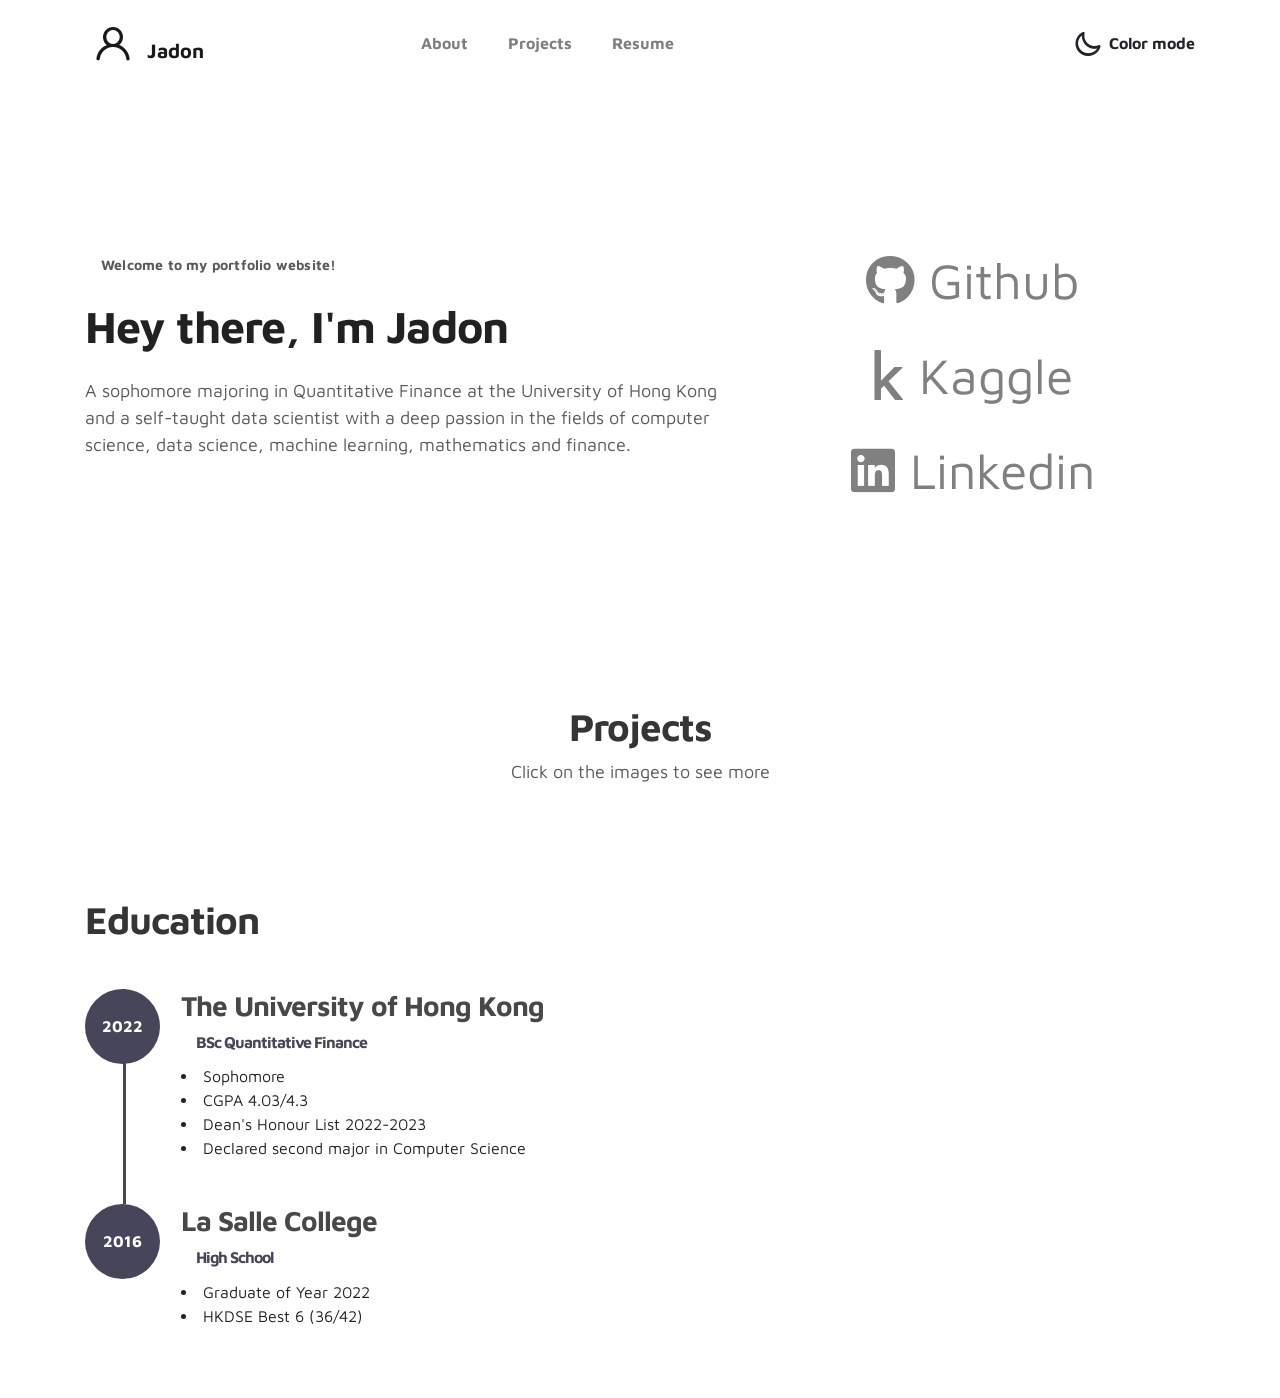
==== commit 20255ac8: "update" ====
--- a/index.html
+++ b/index.html
@@ -88,10 +88,10 @@
 
                         <p>A sophomore majoring in Quantitative Finance at the University of Hong Kong and a self-taught data scientist with a deep passion in the fields of computer science, data science, machine learning, mathematics and finance.</p>
                         
-                        <div class="custom-btn-group mt-4">
+                        <!-- <div class="custom-btn-group mt-4">
                           <a href="resume/jadon_resume.pdf" target="_blank" class="btn mr-lg-2 custom-btn custom-btn-bg"><i class='uil uil-file-alt'></i> Download Resume</a>
-                          <!-- <a href="#contact" class="btn custom-btn custom-btn-bg custom-btn-link">Contacts</a> -->
-                        </div>
+                          <a href="#contact" class="btn custom-btn custom-btn-bg custom-btn-link">Contacts</a>
+                        </div> -->
                     </div>
                 </div>
 
@@ -141,7 +141,7 @@
 
                         <div class="item">
                           <div class="project-info">
-                            <a href='https://www.kaggle.com/code/crxxom/comprehensive-overview-on-nlp-for-beginners' target="_blank"><img src="images/project/NLP_notebook.jpg" class="img-fluid" alt="project image"></a>
+                            <a href='https://www.kaggle.com/code/crxxom/comprehensive-overview-on-nlp-for-beginners' target="_blank"><img src="images/project/NLP_Notebook.jpg" class="img-fluid" alt="project image"></a>
                           </div>
                         </div>
 
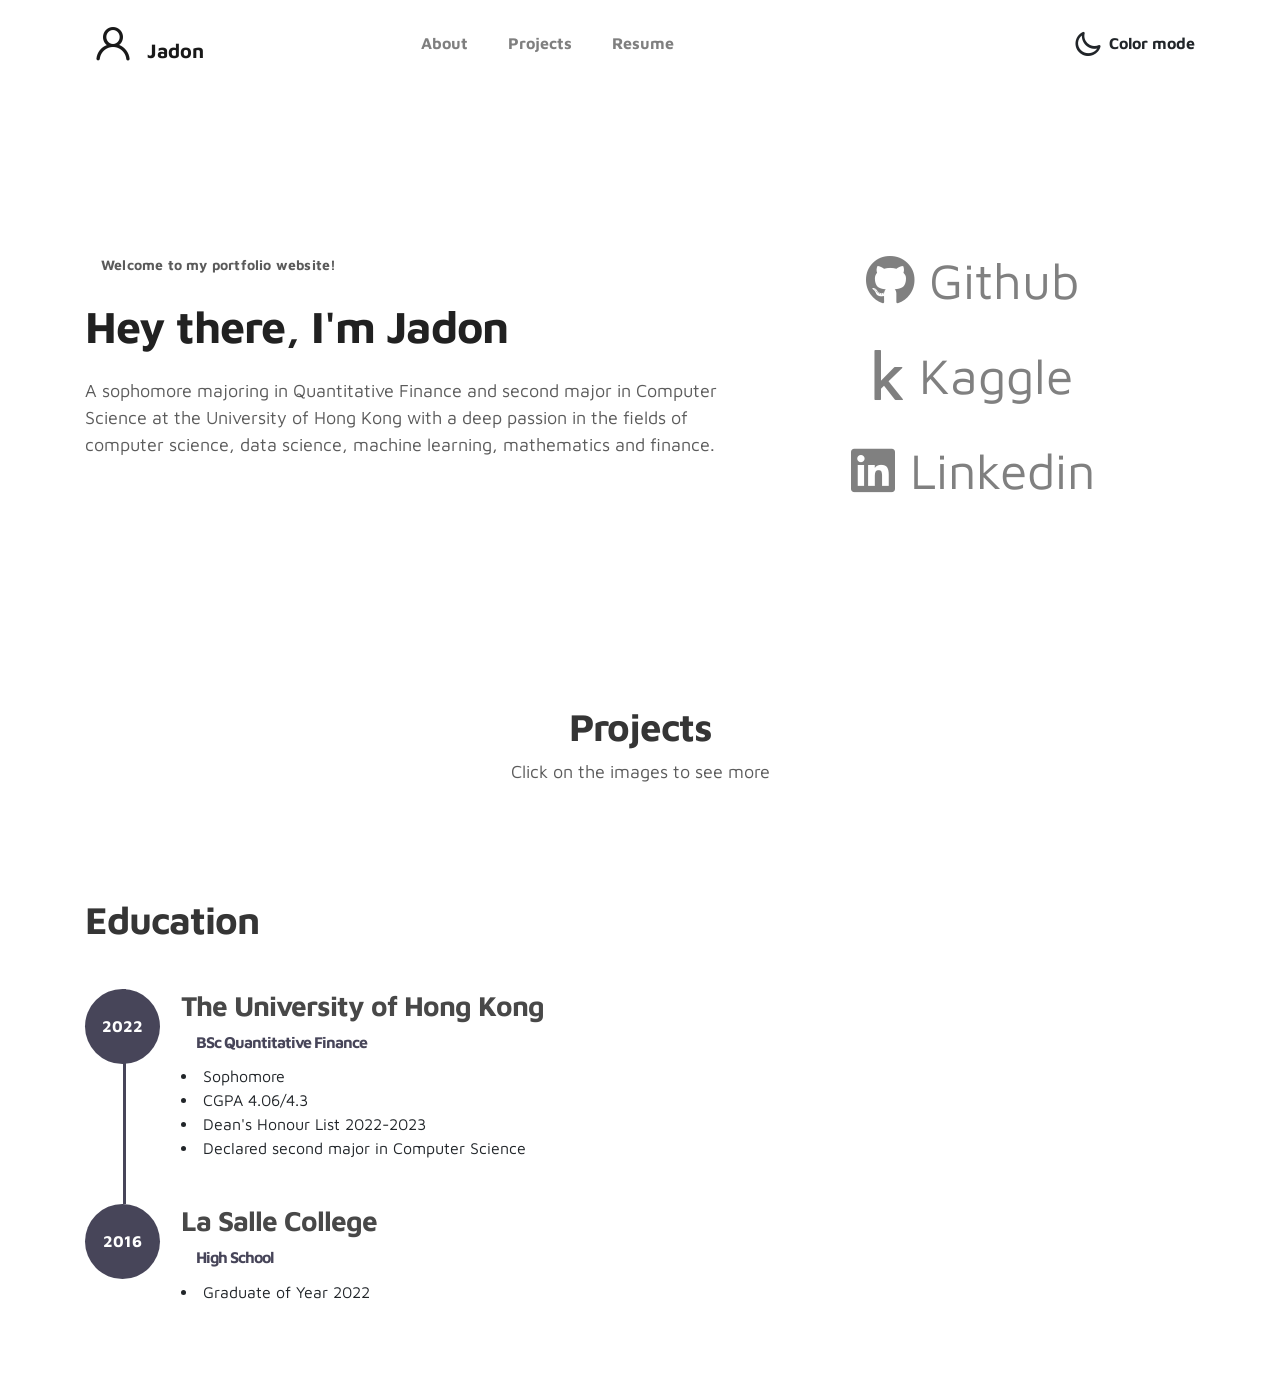
==== commit 2fdee19f: "update" ====
--- a/index.html
+++ b/index.html
@@ -86,7 +86,7 @@
                                 </div> -->
                         </h1>
 
-                        <p>A sophomore majoring in Quantitative Finance at the University of Hong Kong and a self-taught data scientist with a deep passion in the fields of computer science, data science, machine learning, mathematics and finance.</p>
+                        <p>A sophomore majoring in Quantitative Finance and second major in Computer Science at the University of Hong Kong with a deep passion in the fields of computer science, data science, machine learning, mathematics and finance.</p>
                         
                         <!-- <div class="custom-btn-group mt-4">
                           <a href="resume/jadon_resume.pdf" target="_blank" class="btn mr-lg-2 custom-btn custom-btn-bg"><i class='uil uil-file-alt'></i> Download Resume</a>
@@ -126,7 +126,21 @@
                       </div>
 
                       <div class="owl-carousel owl-theme">
-                        
+
+
+                        <div class="item">
+                          <div class="project-info">
+                            <a href='https://github.com/crxxom/IMC-Prosperity-2-PokeStreet' target="_blank"><img src="images/project/Prosperity2.jpg" class="img-fluid" alt="project image"></a>
+                          </div>
+                        </div>
+
+                        <div class="item">
+                          <div class="project-info">
+                            <a href='https://github.com/jadonng/ACPC-Datathon-2024' target="_blank"><img src="images/project/Datathon2024.jpg" class="img-fluid" alt="project image"></a>
+                          </div>
+                        </div>
+
+
                         <div class="item">
                           <div class="project-info">
                             <a href='https://dagshub.com/crxxom/QRT_Challenge' target="_blank"><img src="images/project/QRT_Challenge.jpg" class="img-fluid" alt="project image"></a>
@@ -164,11 +178,11 @@
                         </div>
 
 
-                        <div class="item">
+                        <!-- <div class="item">
                           <div class="project-info">
                             <a href='https://github.com/crxxom/Kaggle_Projects/tree/main/Kaggle%20%7C%20Titanic' target="_blank"><img src="images/project/titanic_kaggle.png" class="img-fluid" alt="project image"></a>
                           </div>
-                        </div>
+                        </div> -->
 
                         
                         <div class="item">
@@ -177,23 +191,23 @@
                           </div>
                         </div>
 
-                        <div class="item">
+                        <!-- <div class="item">
                           <div class="project-info">
                             <a href='https://github.com/crxxom/Kaggle_Projects/tree/main/Kaggle%20%7C%20Sales%20prediction' target="_blank"><img src="images/project/storesales_kaggle.png" class="img-fluid" alt="project image"></a>
                           </div>
-                        </div>
-
-                        <div class="item">
+                        </div> -->
+
+                        <!-- <div class="item">
                           <div class="project-info">
                             <a href='https://public.tableau.com/app/profile/jadon.ng' target="_blank"><img src="images/project/tableau.jpg" class="img-fluid" alt="project image"></a>
                           </div>
-                        </div>
-
-                        <div class="item">
+                        </div> -->
+
+                        <!-- <div class="item">
                           <div class="project-info">
                             <a href='https://github.com/crxxom/Financial-Models' target="_blank"><img src="images/project/financial_models.jpg" class="img-fluid" alt="project image"></a>
                           </div>
-                        </div>
+                        </div> -->
 
                         
 
@@ -268,7 +282,7 @@
                                   <h3><span>The University of Hong Kong</span><br><small>BSc Quantitative Finance</small></h3>
                                   <div class="education-details">
                                       <li>Sophomore</li>
-                                      <li>CGPA 4.03/4.3</li>
+                                      <li>CGPA 4.06/4.3</li>
                                       <li>Dean's Honour List 2022-2023</li>
                                       <li>Declared second major in Computer Science</li>
                                   </div>
@@ -283,7 +297,6 @@
                                 <h3><span>La Salle College</span><br><small>High School</small></h3>
                                 <div class="education-details">
                                       <li>Graduate of Year 2022</li>
-                                      <li>HKDSE Best 6 (36/42)</li>
                                 </div>
                             </div>
                         </div>
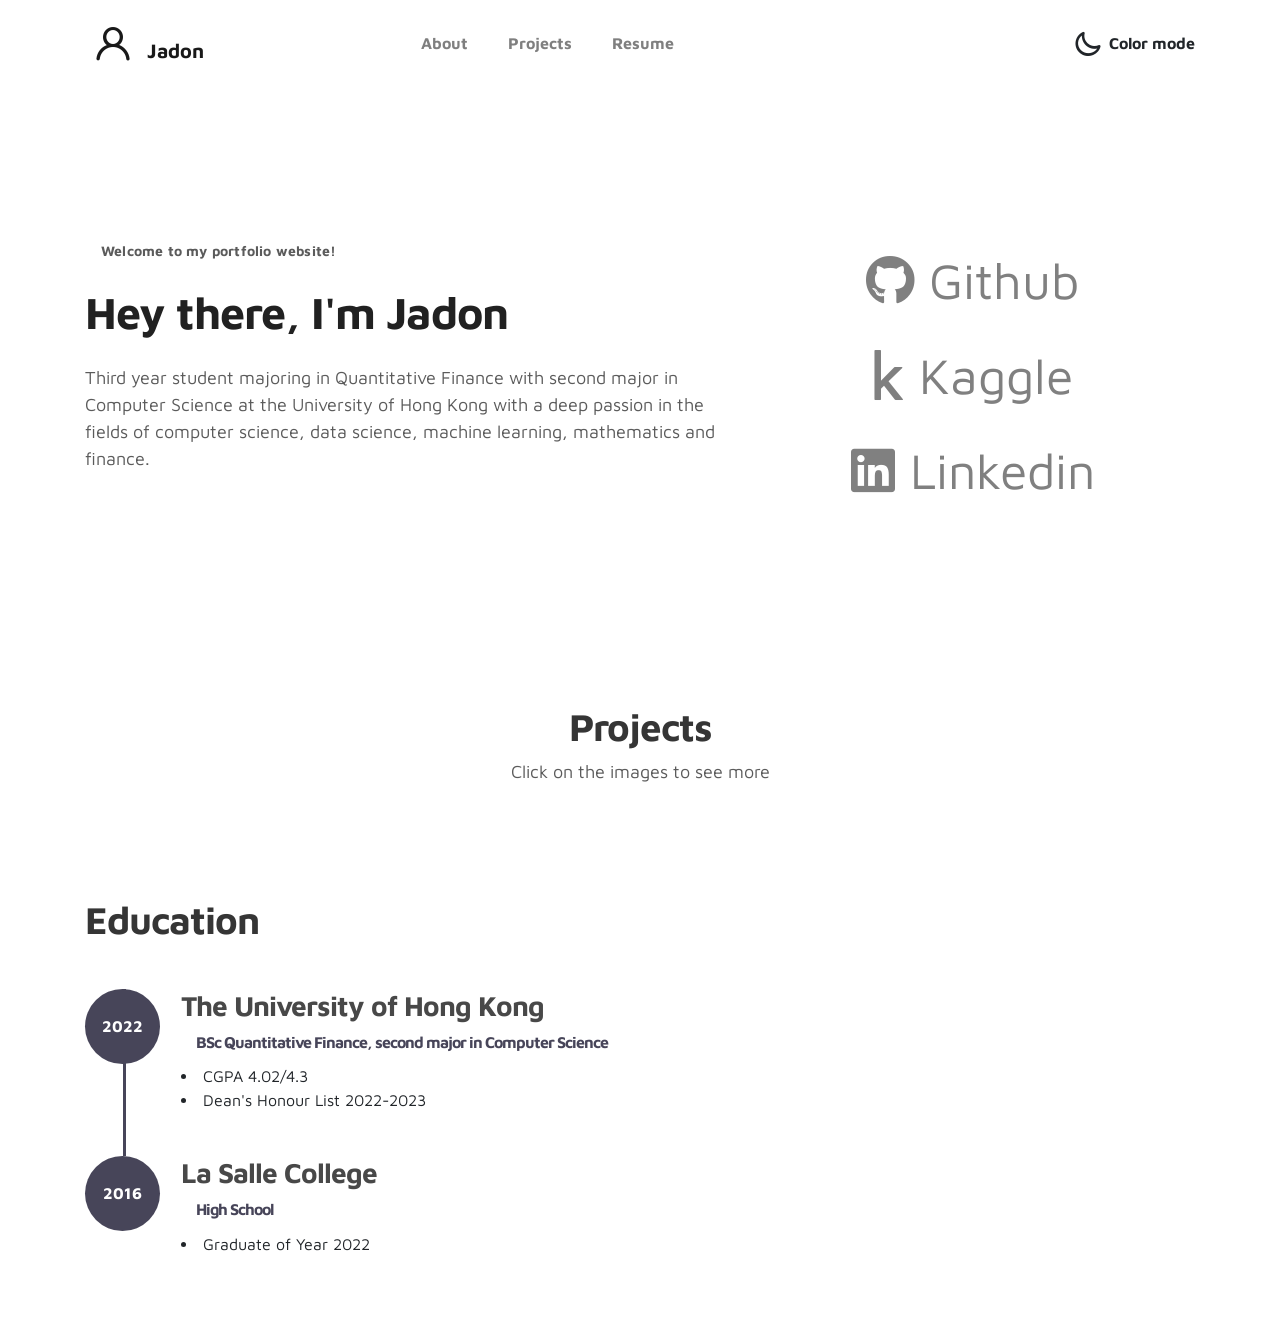
==== commit 7400d41f: "update" ====
--- a/index.html
+++ b/index.html
@@ -86,7 +86,7 @@
                                 </div> -->
                         </h1>
 
-                        <p>A sophomore majoring in Quantitative Finance and second major in Computer Science at the University of Hong Kong with a deep passion in the fields of computer science, data science, machine learning, mathematics and finance.</p>
+                        <p>Third year student majoring in Quantitative Finance with second major in Computer Science at the University of Hong Kong with a deep passion in the fields of computer science, data science, machine learning, mathematics and finance.</p>
                         
                         <!-- <div class="custom-btn-group mt-4">
                           <a href="resume/jadon_resume.pdf" target="_blank" class="btn mr-lg-2 custom-btn custom-btn-bg"><i class='uil uil-file-alt'></i> Download Resume</a>
@@ -127,6 +127,11 @@
 
                       <div class="owl-carousel owl-theme">
 
+                        <div class="item">
+                          <div class="project-info">
+                            <a href='https://github.com/crxxom/RL-AS' target="_blank"><img src="images/project/RLAS.jpg" class="img-fluid" alt="project image"></a>
+                          </div>
+                        </div>
 
                         <div class="item">
                           <div class="project-info">
@@ -141,11 +146,11 @@
                         </div>
 
 
-                        <div class="item">
+                        <!-- <div class="item">
                           <div class="project-info">
                             <a href='https://dagshub.com/crxxom/QRT_Challenge' target="_blank"><img src="images/project/QRT_Challenge.jpg" class="img-fluid" alt="project image"></a>
                           </div>
-                        </div>
+                        </div> -->
 
                         <div class="item">
                           <div class="project-info">
@@ -185,11 +190,11 @@
                         </div> -->
 
                         
-                        <div class="item">
+                        <!-- <div class="item">
                           <div class="project-info">
                             <a href='https://github.com/crxxom/Kaggle_Projects/tree/main/Kaggle%20%7C%20House%20price' target="_blank"><img src="images/project/houseprice_kaggle.png" class="img-fluid" alt="project image"></a>
                           </div>
-                        </div>
+                        </div> -->
 
                         <!-- <div class="item">
                           <div class="project-info">
@@ -279,12 +284,10 @@
                                   <span>2022</span>
                              </div>
                              <div class="timeline-info">
-                                  <h3><span>The University of Hong Kong</span><br><small>BSc Quantitative Finance</small></h3>
+                                  <h3><span>The University of Hong Kong</span><br><small>BSc Quantitative Finance, second major in Computer Science</small></h3>
                                   <div class="education-details">
-                                      <li>Sophomore</li>
-                                      <li>CGPA 4.06/4.3</li>
+                                      <li>CGPA 4.02/4.3</li>
                                       <li>Dean's Honour List 2022-2023</li>
-                                      <li>Declared second major in Computer Science</li>
                                   </div>
                              </div>
                         </div>
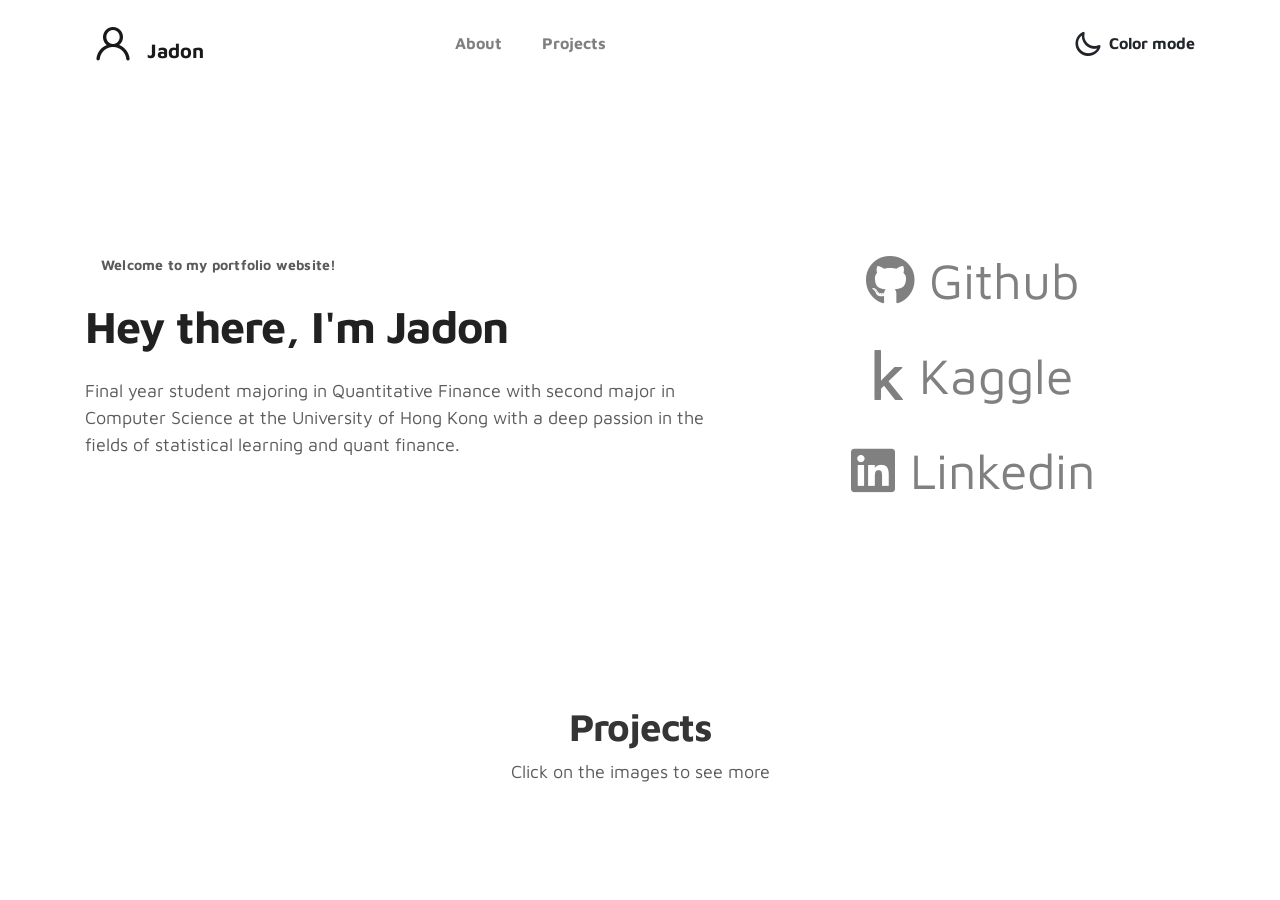
==== commit 3f697c95: "update" ====
--- a/index.html
+++ b/index.html
@@ -49,9 +49,9 @@
                     <li class="nav-item">
                         <a href="#project" class="nav-link"><span data-hover="Projects">Projects</span></a>
                     </li>
-                    <li class="nav-item">
+                    <!-- <li class="nav-item">
                         <a href="#resume" class="nav-link"><span data-hover="Resume">Resume</span></a>
-                    </li>
+                    </li> -->
                     <!-- <li class="nav-item">
                         <a href="#contact" class="nav-link"><span data-hover="Contact">Contacts</span></a>
                     </li> -->
@@ -86,7 +86,7 @@
                                 </div> -->
                         </h1>
 
-                        <p>Third year student majoring in Quantitative Finance with second major in Computer Science at the University of Hong Kong with a deep passion in the fields of computer science, data science, machine learning, mathematics and finance.</p>
+                        <p>Final year student majoring in Quantitative Finance with second major in Computer Science at the University of Hong Kong with a deep passion in the fields of statistical learning and quant finance.</p>
                         
                         <!-- <div class="custom-btn-group mt-4">
                           <a href="resume/jadon_resume.pdf" target="_blank" class="btn mr-lg-2 custom-btn custom-btn-bg"><i class='uil uil-file-alt'></i> Download Resume</a>
@@ -129,6 +129,12 @@
 
                         <div class="item">
                           <div class="project-info">
+                            <a href='https://github.com/jadonng/QuantitativeStrategies_GlassdoorReview' target="_blank"><img src="images/project/glassdoor.jpg" class="img-fluid" alt="project image"></a>
+                          </div>
+                        </div>
+
+                        <div class="item">
+                          <div class="project-info">
                             <a href='https://github.com/crxxom/RL-AS' target="_blank"><img src="images/project/RLAS.jpg" class="img-fluid" alt="project image"></a>
                           </div>
                         </div>
@@ -222,11 +228,11 @@
                 </div>
         </div>
     </section>
-
+ 
     <!-- FEATURES -->
-    <section class="resume py-5 d-lg-flex justify-content-center align-items-center" id="resume">
+    <!-- <section class="resume py-5 d-lg-flex justify-content-center align-items-center" id="resume">
         <div class="container">
-            <div class="row">
+            <div class="row"> -->
 
                 <!-- <div class="col-lg-6 col-12">
                   <h2 class="mb-4">Experiences</h2>
@@ -275,7 +281,7 @@
                     </div>
                 </div> -->
 
-                <div class="col-lg-6 col-12">
+                <!-- <div class="col-lg-6 col-12">
                   <h2 class="mb-4 mobile-mt-2">Education</h2>
 
                     <div class="timeline">
@@ -310,7 +316,7 @@
                 
             </div>
         </div>
-    </section>
+    </section>  -->
 
     <!-- CONTACT -->
    <!--  <section class="contact py-5" id="contact">
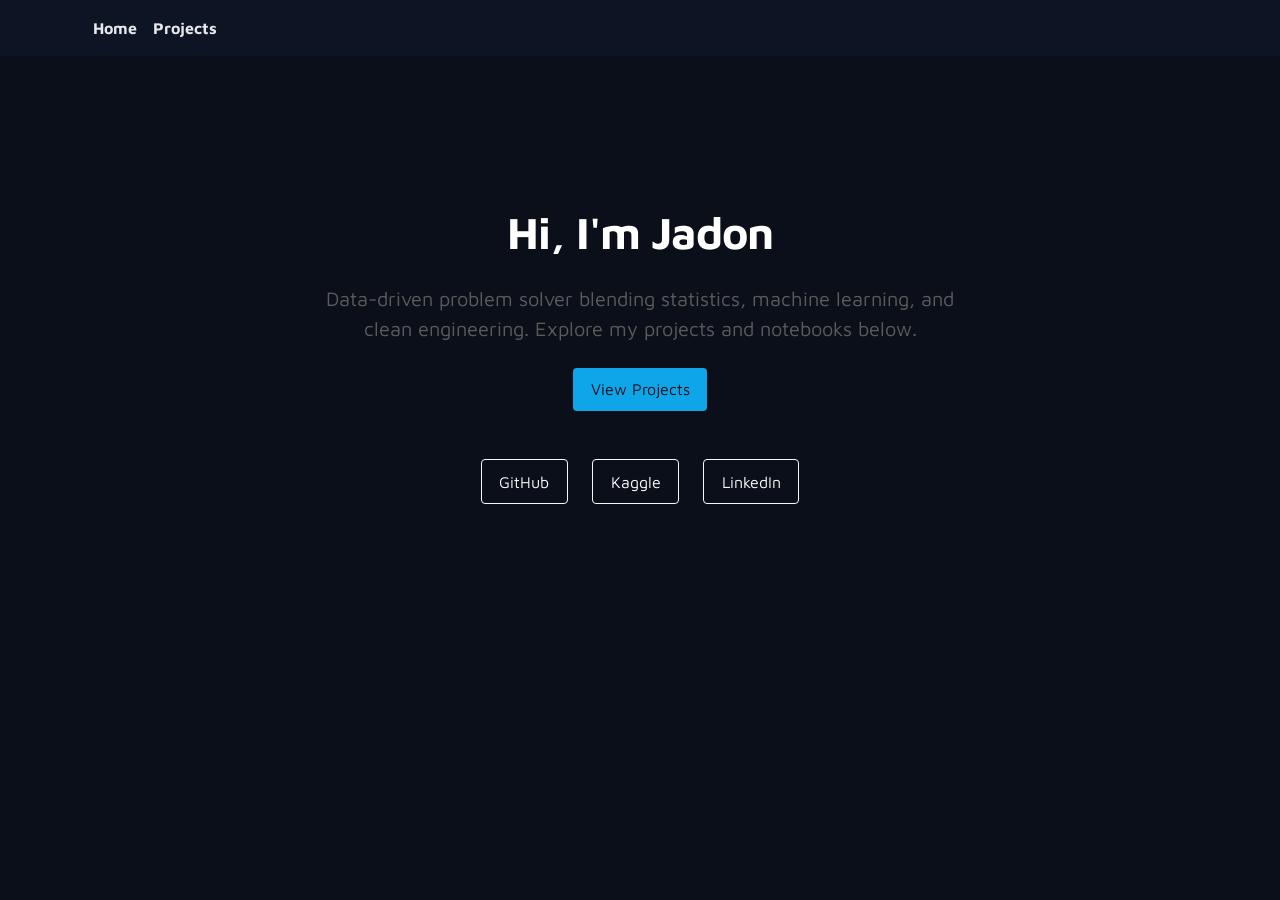
==== commit 55502408: "update" ====
--- a/index.html
+++ b/index.html
@@ -1,397 +1,88 @@
-<!doctype html>
-<html lang="en">
-  <head>
-    <meta charset="utf-8">
-    <meta name="viewport" content="width=device-width, initial-scale=1, shrink-to-fit=no">
-    <meta name="description" content="">
-    <meta name="author" content="">
-
-    <title>Jadon's Project Portfolio</title>
-
-    <link rel="stylesheet" href="css/bootstrap.min.css">
-    <link rel="stylesheet" href="css/unicons.css">
-    <link rel="stylesheet" href="css/owl.carousel.min.css">
-    <link rel="stylesheet" href="css/owl.theme.default.min.css">
-
-    <!-- MAIN STYLE -->
-    <link rel="stylesheet" href="css/tooplate-style.css">
-
-
-    <link rel="stylesheet" href="https://cdnjs.cloudflare.com/ajax/libs/font-awesome/5.15.4/css/all.min.css">
-    
-<!--
-
-Tooplate 2115 Marvel
-
-https://www.tooplate.com/view/2115-marvel
-
--->
-  </head>
-  <body>
-
-    <!-- MENU -->
-    <nav class="navbar navbar-expand-sm navbar-light">
-        <div class="container">
-            <a class="navbar-brand" href="index.html"><i class='uil uil-user'></i> Jadon</a>
-
-            <button class="navbar-toggler" type="button" data-toggle="collapse" data-target="#navbarNav" aria-controls="navbarNav" aria-expanded="false"
-                aria-label="Toggle navigation">
-                <span class="navbar-toggler-icon"></span>
-                <span class="navbar-toggler-icon"></span>
-                <span class="navbar-toggler-icon"></span>
-            </button>
-
-            <div class="collapse navbar-collapse" id="navbarNav">
-                <ul class="navbar-nav mx-auto">
-                    <li class="nav-item">
-                        <a href="#about" class="nav-link"><span data-hover="About">About</span></a>
-                    </li>
-                    <li class="nav-item">
-                        <a href="#project" class="nav-link"><span data-hover="Projects">Projects</span></a>
-                    </li>
-                    <!-- <li class="nav-item">
-                        <a href="#resume" class="nav-link"><span data-hover="Resume">Resume</span></a>
-                    </li> -->
-                    <!-- <li class="nav-item">
-                        <a href="#contact" class="nav-link"><span data-hover="Contact">Contacts</span></a>
-                    </li> -->
-                </ul>
-
-                <ul class="navbar-nav ml-lg-auto">
-                    <div class="ml-lg-4">
-                      <div class="color-mode d-lg-flex justify-content-center align-items-center">
-                        <i class="color-mode-icon"></i>
-                        Color mode
-                      </div>
-                    </div>
-                </ul>
-            </div>
-        </div>
-    </nav>
-
-    <!-- ABOUT -->
-    <section class="about full-screen d-lg-flex justify-content-center align-items-center" id="about">
-        <div class="container">
-            <div class="row">
-                
-                <div class="col-lg-7 col-md-12 col-12 d-flex align-items-center">
-                    <div class="about-text">
-                        <small class="small-text">Welcome to <span class="mobile-block">my portfolio website!</span></small>
-                        <h1 class="animated animated-text">
-                            <span class="mr-2">Hey there, I'm Jadon</span>
-                                <!-- <div class="animated-info">
-                                    <span class="animated-item">Jadon</span>
-                                    <span class="animated-item">Web Designer</span>
-                                    <span class="animated-item">UI Specialist</span>
-                                </div> -->
-                        </h1>
-
-                        <p>Final year student majoring in Quantitative Finance with second major in Computer Science at the University of Hong Kong with a deep passion in the fields of statistical learning and quant finance.</p>
-                        
-                        <!-- <div class="custom-btn-group mt-4">
-                          <a href="resume/jadon_resume.pdf" target="_blank" class="btn mr-lg-2 custom-btn custom-btn-bg"><i class='uil uil-file-alt'></i> Download Resume</a>
-                          <a href="#contact" class="btn custom-btn custom-btn-bg custom-btn-link">Contacts</a>
-                        </div> -->
-                    </div>
-                </div>
-
-                <div class="col-lg-5 col-md-12 col-12">
-                    <div class="about-image svg">
-                        
-                        <!-- <img src="images/undraw/undraw_software_engineer_lvl5.svg" class="img-fluid" alt="svg image"> -->
-                        <div class="contact-icons">
-                            <a href="https://github.com/crxxom?tab=repositories" target="_blank"><i class="fab fa-github" ></i> Github</a> 
-
-                            <a href="https://www.kaggle.com/crxxom" target="_blank"><i class="fab fa-kaggle"></i> Kaggle</a>
-
-                            <a href="https://www.linkedin.com/in/jadon-ng-848a48263/" target="_blank"><i class="fab fa-linkedin"></i> Linkedin</a>
-                        </div>
-                    </div>
-                </div>
-
-            </div>
-        </div>
-    </section>
-
-    <!-- PROJECTS -->
-    <section class="project py-5" id="project">
-        <div class="container">
-                
-                <div class="row">
-                  <div class="col-lg-11 text-center mx-auto col-12">
-
-                      <div class="col-lg-8 mx-auto">
-                        <h2>Projects</h2>
-                        <p>Click on the images to see more</p>
-                      </div>
-
-                      <div class="owl-carousel owl-theme">
-
-                        <div class="item">
-                          <div class="project-info">
-                            <a href='https://github.com/jadonng/QuantitativeStrategies_GlassdoorReview' target="_blank"><img src="images/project/glassdoor.jpg" class="img-fluid" alt="project image"></a>
-                          </div>
-                        </div>
-
-                        <div class="item">
-                          <div class="project-info">
-                            <a href='https://github.com/crxxom/RL-AS' target="_blank"><img src="images/project/RLAS.jpg" class="img-fluid" alt="project image"></a>
-                          </div>
-                        </div>
-
-                        <div class="item">
-                          <div class="project-info">
-                            <a href='https://github.com/crxxom/IMC-Prosperity-2-PokeStreet' target="_blank"><img src="images/project/Prosperity2.jpg" class="img-fluid" alt="project image"></a>
-                          </div>
-                        </div>
-
-                        <div class="item">
-                          <div class="project-info">
-                            <a href='https://github.com/jadonng/ACPC-Datathon-2024' target="_blank"><img src="images/project/Datathon2024.jpg" class="img-fluid" alt="project image"></a>
-                          </div>
-                        </div>
-
-
-                        <!-- <div class="item">
-                          <div class="project-info">
-                            <a href='https://dagshub.com/crxxom/QRT_Challenge' target="_blank"><img src="images/project/QRT_Challenge.jpg" class="img-fluid" alt="project image"></a>
-                          </div>
-                        </div> -->
-
-                        <div class="item">
-                          <div class="project-info">
-                            <a href='https://github.com/jadonng/Linux-Monopoly' target="_blank"><img src="images/project/linux-monopoly.jpg" class="img-fluid" alt="project image"></a>
-                          </div>
-                        </div>
-
-                        <div class="item">
-                          <div class="project-info">
-                            <a href='https://www.kaggle.com/code/crxxom/comprehensive-overview-on-nlp-for-beginners' target="_blank"><img src="images/project/NLP_Notebook.jpg" class="img-fluid" alt="project image"></a>
-                          </div>
-                        </div>
-
-                        <div class="item">
-                          <div class="project-info">
-                            <a href='https://www.kaggle.com/crxxom/datasets' target="_blank"><img src="images/project/datascrapingprojects.png" class="img-fluid" alt="project image"></a>
-                          </div>
-                        </div>
-
-                        <div class="item">
-                          <div class="project-info">
-                            <a href='https://github.com/crxxom/OpenQuiz50' target="_blank"><img src="images/project/openquiz50.jpg" class="img-fluid" alt="project image"></a>
-                          </div>
-                        </div>
-
-                        <div class="item">
-                          <div class="project-info">
-                            <a href='https://github.com/crxxom/Kaggle_Projects/tree/main/Kaggle%20%7C%20NLP%20with%20Natural%20Disaster' target="_blank"><img src="images/project/nlp_kaggle.png" class="img-fluid" alt="project image"></a>
-                          </div>
-                        </div>
-
-
-                        <!-- <div class="item">
-                          <div class="project-info">
-                            <a href='https://github.com/crxxom/Kaggle_Projects/tree/main/Kaggle%20%7C%20Titanic' target="_blank"><img src="images/project/titanic_kaggle.png" class="img-fluid" alt="project image"></a>
-                          </div>
-                        </div> -->
-
-                        
-                        <!-- <div class="item">
-                          <div class="project-info">
-                            <a href='https://github.com/crxxom/Kaggle_Projects/tree/main/Kaggle%20%7C%20House%20price' target="_blank"><img src="images/project/houseprice_kaggle.png" class="img-fluid" alt="project image"></a>
-                          </div>
-                        </div> -->
-
-                        <!-- <div class="item">
-                          <div class="project-info">
-                            <a href='https://github.com/crxxom/Kaggle_Projects/tree/main/Kaggle%20%7C%20Sales%20prediction' target="_blank"><img src="images/project/storesales_kaggle.png" class="img-fluid" alt="project image"></a>
-                          </div>
-                        </div> -->
-
-                        <!-- <div class="item">
-                          <div class="project-info">
-                            <a href='https://public.tableau.com/app/profile/jadon.ng' target="_blank"><img src="images/project/tableau.jpg" class="img-fluid" alt="project image"></a>
-                          </div>
-                        </div> -->
-
-                        <!-- <div class="item">
-                          <div class="project-info">
-                            <a href='https://github.com/crxxom/Financial-Models' target="_blank"><img src="images/project/financial_models.jpg" class="img-fluid" alt="project image"></a>
-                          </div>
-                        </div> -->
-
-                        
-
-                      </div>
-
-                  </div>
-                </div>
-        </div>
-    </section>
- 
-    <!-- FEATURES -->
-    <!-- <section class="resume py-5 d-lg-flex justify-content-center align-items-center" id="resume">
-        <div class="container">
-            <div class="row"> -->
-
-                <!-- <div class="col-lg-6 col-12">
-                  <h2 class="mb-4">Experiences</h2>
-
-                    <div class="timeline">
-                        <div class="timeline-wrapper">
-                             <div class="timeline-yr">
-                                  <span>2019</span>
-                             </div>
-                             <div class="timeline-info">
-                                  <h3><span>Project Manager</span><small>Best Studio</small></h3>
-                                  <p>Proin ornare non purus ut rutrum. Nulla facilisi. Aliquam laoreet libero ac pharetra feugiat. Cras ac fermentum nunc, a faucibus nunc.</p>
-                             </div>
-                        </div>
-
-                        <div class="timeline-wrapper">
-                            <div class="timeline-yr">
-                                <span>2018</span>
-                            </div>
-                            <div class="timeline-info">
-                                <h3><span>UX Designer</span><small>Digital Ace</small></h3>
-                                <p>Fusce rutrum augue id orci rhoncus molestie. Nunc auctor dignissim lacus vel iaculis.</p>
-                            </div>
-                        </div>
-
-                        <div class="timeline-wrapper">
-                            <div class="timeline-yr">
-                                <span>2016</span>
-                            </div>
-                            <div class="timeline-info">
-                                <h3><span>UI Freelancer</h3>
-                                <p>Sed fringilla vitae enim sit amet cursus. Sed cursus dictum tortor quis pharetra. Pellentesque habitant morbi tristique senectus et netus et malesuada fames ac turpis egestas.</p>
-                            </div>
-                        </div>
-                        
-                        <div class="timeline-wrapper">
-                            <div class="timeline-yr">
-                                <span>2014</span>
-                            </div>
-                            <div class="timeline-info">
-                                <h3><span>Junior Designer<small>Crafted Co.</small></h3>
-                                <p>Cras scelerisque scelerisque condimentum. Nullam at volutpat mi. Nunc auctor ipsum eget magna consequat viverra.</p>
-                            </div>
-                        </div>
-
-                    </div>
-                </div> -->
-
-                <!-- <div class="col-lg-6 col-12">
-                  <h2 class="mb-4 mobile-mt-2">Education</h2>
-
-                    <div class="timeline">
-                        <div class="timeline-wrapper">
-                             <div class="timeline-yr">
-                                  <span>2022</span>
-                             </div>
-                             <div class="timeline-info">
-                                  <h3><span>The University of Hong Kong</span><br><small>BSc Quantitative Finance, second major in Computer Science</small></h3>
-                                  <div class="education-details">
-                                      <li>CGPA 4.02/4.3</li>
-                                      <li>Dean's Honour List 2022-2023</li>
-                                  </div>
-                             </div>
-                        </div>
-
-                        <div class="timeline-wrapper">
-                            <div class="timeline-yr">
-                                <span>2016</span>
-                            </div>
-                            <div class="timeline-info">
-                                <h3><span>La Salle College</span><br><small>High School</small></h3>
-                                <div class="education-details">
-                                      <li>Graduate of Year 2022</li>
-                                </div>
-                            </div>
-                        </div>
-                        
-
-                    </div>
-                </div>
-                
-            </div>
-        </div>
-    </section>  -->
-
-    <!-- CONTACT -->
-   <!--  <section class="contact py-5" id="contact">
-      <div class="container">
-        <div class="row">
-          
-          <div class="col-lg-5 mr-lg-5 col-12">
-            <div class="google-map w-100">
-              <iframe src="https://www.google.com/maps/embed?pb=!1m18!1m12!1m3!1d12088.558402180099!2d-73.99373482142036!3d40.75895421922642!2m3!1f0!2f0!3f0!3m2!1i1024!2i768!4f13.1!3m3!1m2!1s0x89c25855b8fb3083%3A0xa0f9aef176042a5c!2sTheater+District%2C+New+York%2C+NY%2C+USA!5e0!3m2!1sen!2smm!4v1549875377188" width="400" height="300" frameborder="0" style="border:0" allowfullscreen></iframe>
-            </div>
-
-            <div class="contact-info d-flex justify-content-between align-items-center py-4 px-lg-5">
-                <div class="contact-info-item">
-                  <h3 class="mb-3 text-white">Say hello</h3>
-                  <p class="footer-text mb-0">010 020 0960</p>
-                  <p><a href="mailto:hello@company.co">hello@company.co</a></p>
-                </div>
-
-                <ul class="social-links">
-                     <li><a href="#" class="uil uil-dribbble" data-toggle="tooltip" data-placement="left" title="Dribbble"></a></li>
-                     <li><a href="#" class="uil uil-instagram" data-toggle="tooltip" data-placement="left" title="Instagram"></a></li>
-                     <li><a href="#" class="uil uil-youtube" data-toggle="tooltip" data-placement="left" title="Youtube"></a></li>
-                </ul>
-            </div>
-          </div>
-
-          <div class="col-lg-6 col-12">
-            <div class="contact-form">
-              <h2 class="mb-4">Interested to work together? Let's talk</h2>
-
-              <form action="" method="get">
-                <div class="row">
-                  <div class="col-lg-6 col-12">
-                    <input type="text" class="form-control" name="name" placeholder="Your Name" id="name">
-                  </div>
-
-                  <div class="col-lg-6 col-12">
-                    <input type="email" class="form-control" name="email" placeholder="Email" id="email">
-                  </div>
-
-                  <div class="col-12">
-                    <textarea name="message" rows="6" class="form-control" id="message" placeholder="Message"></textarea>
-                  </div>
-
-                  <div class="ml-lg-auto col-lg-5 col-12">
-                    <input type="submit" class="form-control submit-btn" value="Send Button">
-                  </div>
-                </div>
-              </form>
-            </div>
-          </div>
-
-        </div>
-      </div>
-    </section> -->
-
-    <!-- FOOTER -->
-     <!-- <section class="contact py-5" id="contact">
-          <div class="footer-icons">
-            <a href="https://github.com" target="_blank"><i class="fab fa-github"></i></a>
-            <a href="https://www.kaggle.com" target="_blank"><i class="fab fa-kaggle"></i></a>
-            <a href="https://www.linkedin.com" target="_blank"><i class="fab fa-linkedin"></i></a>
-          </div>
-    </section> -->
-                
-
-
-    <script src="js/jquery-3.3.1.min.js"></script>
-    <script src="js/popper.min.js"></script>
-    <script src="js/bootstrap.min.js"></script>
-    <script src="js/Headroom.js"></script>
-    <script src="js/jQuery.headroom.js"></script>
-    <script src="js/owl.carousel.min.js"></script>
-    <script src="js/smoothscroll.js"></script>
-    <script src="js/custom.js"></script>
-
-  </body>
-</html>+<!doctype html>
+<html lang="en">
+  <head>
+    <meta charset="utf-8" />
+    <meta name="viewport" content="width=device-width, initial-scale=1" />
+    <title>Jadon's Portfolio</title>
+    <link rel="stylesheet" href="./css/bootstrap.min.css" />
+    <link rel="stylesheet" href="./css/unicons.css" />
+    <link rel="stylesheet" href="./css/tooplate-style.css" />
+    <style>
+      :root { --accent: #0ea5e9; --space-1: .75rem; --space-2: 1.25rem; --space-3: 2rem; }
+      body { background: #0b0f19; color: #e5e7eb; }
+      .navbar { background: rgba(15, 23, 42, 0.7); backdrop-filter: blur(8px); }
+      .nav-link, .navbar-brand { color: #e5e7eb !important; }
+      .nav-link:hover { color: var(--accent) !important; }
+      .btn-accent { background: var(--accent); color: #081018; border: 0; }
+      .btn-accent:hover { background: #0284c7; color: #e5e7eb; }
+      .btn { padding: 0.6rem 1.1rem; }
+      .btn + .btn { margin-left: var(--space-1); }
+      .hero { padding: 7rem 0 4rem; }
+      .section { padding: 3rem 0; }
+      .card { background: #0f172a; border: 1px solid #1f2937; }
+      a { text-decoration: none; }
+    </style>
+  </head>
+  <body>
+    <nav class="navbar navbar-expand-lg fixed-top">
+      <div class="container">
+        <!-- <a class="navbar-brand" href="./index.html">crxxom</a> -->
+        <button class="navbar-toggler" type="button" data-bs-toggle="collapse" data-bs-target="#nav">
+          <span class="navbar-toggler-icon"></span>
+        </button>
+        <div class="collapse navbar-collapse" id="nav">
+          <ul class="navbar-nav ms-auto">
+            <li class="nav-item">
+              <a class="nav-link" href="./index.html">Home</a>
+            </li>
+            <li class="nav-item">
+              <a class="nav-link" href="./projects.html">Projects</a>
+            </li>
+            <!-- <li class="nav-item">
+              <a class="nav-link" href="./notebooks.html">Notebooks</a>
+            </li> -->
+          </ul>
+        </div>
+      </div>
+    </nav>
+
+    <main class="container">
+      <section class="hero text-center">
+        <h1 class="display-5 fw-bold text-white">Hi, I'm Jadon</h1>
+        <p class="lead mt-3 mx-auto" style="max-width: 680px;">
+          Data-driven problem solver blending statistics, machine learning, and clean engineering.
+          Explore my projects and notebooks below.
+        </p>
+        <div class="mt-4 d-flex justify-content-center" style="gap: var(--space-1);">
+          <a class="btn btn-accent" href="./projects.html">View Projects</a>
+          <!-- <a class="btn btn-outline-light" href="./notebooks.html">Notebooks</a> -->
+        </div>
+        <div class="mt-5 d-flex justify-content-center" style="gap: var(--space-1);">
+          <a class="btn btn-outline-light" target="_blank" href="https://github.com/crxxom?tab=repositories">
+            <i class="uil uil-github"></i> GitHub
+          </a>
+          <a class="btn btn-outline-light" target="_blank" href="https://www.kaggle.com/crxxom">
+            <i class="uil uil-brackets-curly"></i> Kaggle
+          </a>
+          <a class="btn btn-outline-light" target="_blank" href="https://www.linkedin.com/in/jadon-ng-848a48263/">
+            <i class="uil uil-linkedin"></i> LinkedIn
+          </a>
+        </div>
+      </section>
+    </main>
+
+    <!-- <footer class="py-4 mt-5" style="color:#9ca3af;border-top:1px solid #1f2937;">
+      <div class="container d-flex justify-content-between align-items-center">
+        <span>© 2026</span>
+        <div class="d-flex" style="gap:.75rem;">
+          <a href="https://github.com/crxxom" target="_blank" class="text-secondary">GitHub</a>
+          <a href="https://www.kaggle.com/crxxom" target="_blank" class="text-secondary">Kaggle</a>
+          <a href="https://www.linkedin.com/in/jadon-ng-848a48263/" target="_blank" class="text-secondary">LinkedIn</a>
+        </div>
+      </div>
+    </footer> -->
+
+    <script src="./js/jquery-3.3.1.min.js"></script>
+    <script src="./js/bootstrap.min.js"></script>
+  </body>
+</html>
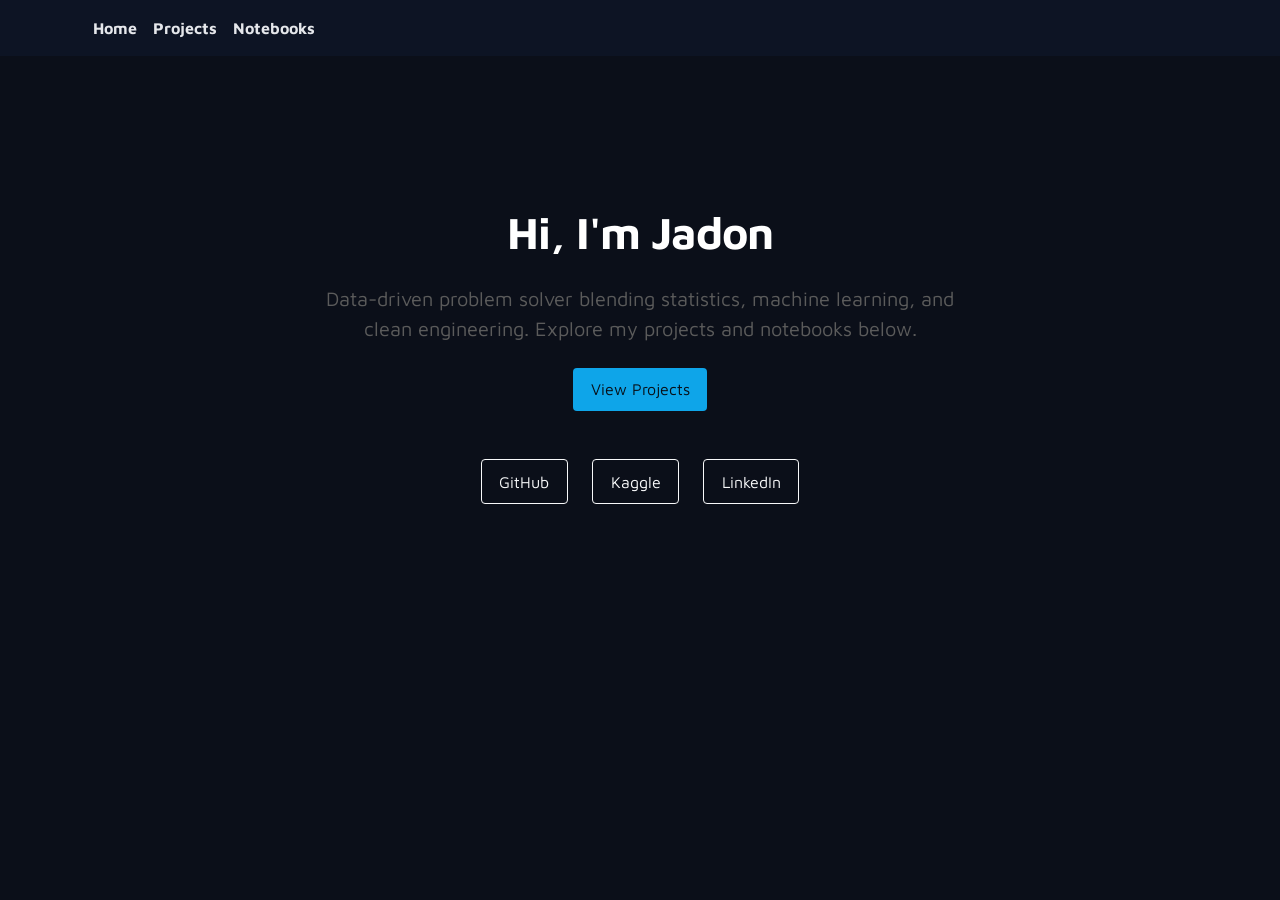
==== commit e92abd47: "update" ====
--- a/index.html
+++ b/index.html
@@ -38,9 +38,9 @@
             <li class="nav-item">
               <a class="nav-link" href="./projects.html">Projects</a>
             </li>
-            <!-- <li class="nav-item">
+            <li class="nav-item">
               <a class="nav-link" href="./notebooks.html">Notebooks</a>
-            </li> -->
+            </li>
           </ul>
         </div>
       </div>
